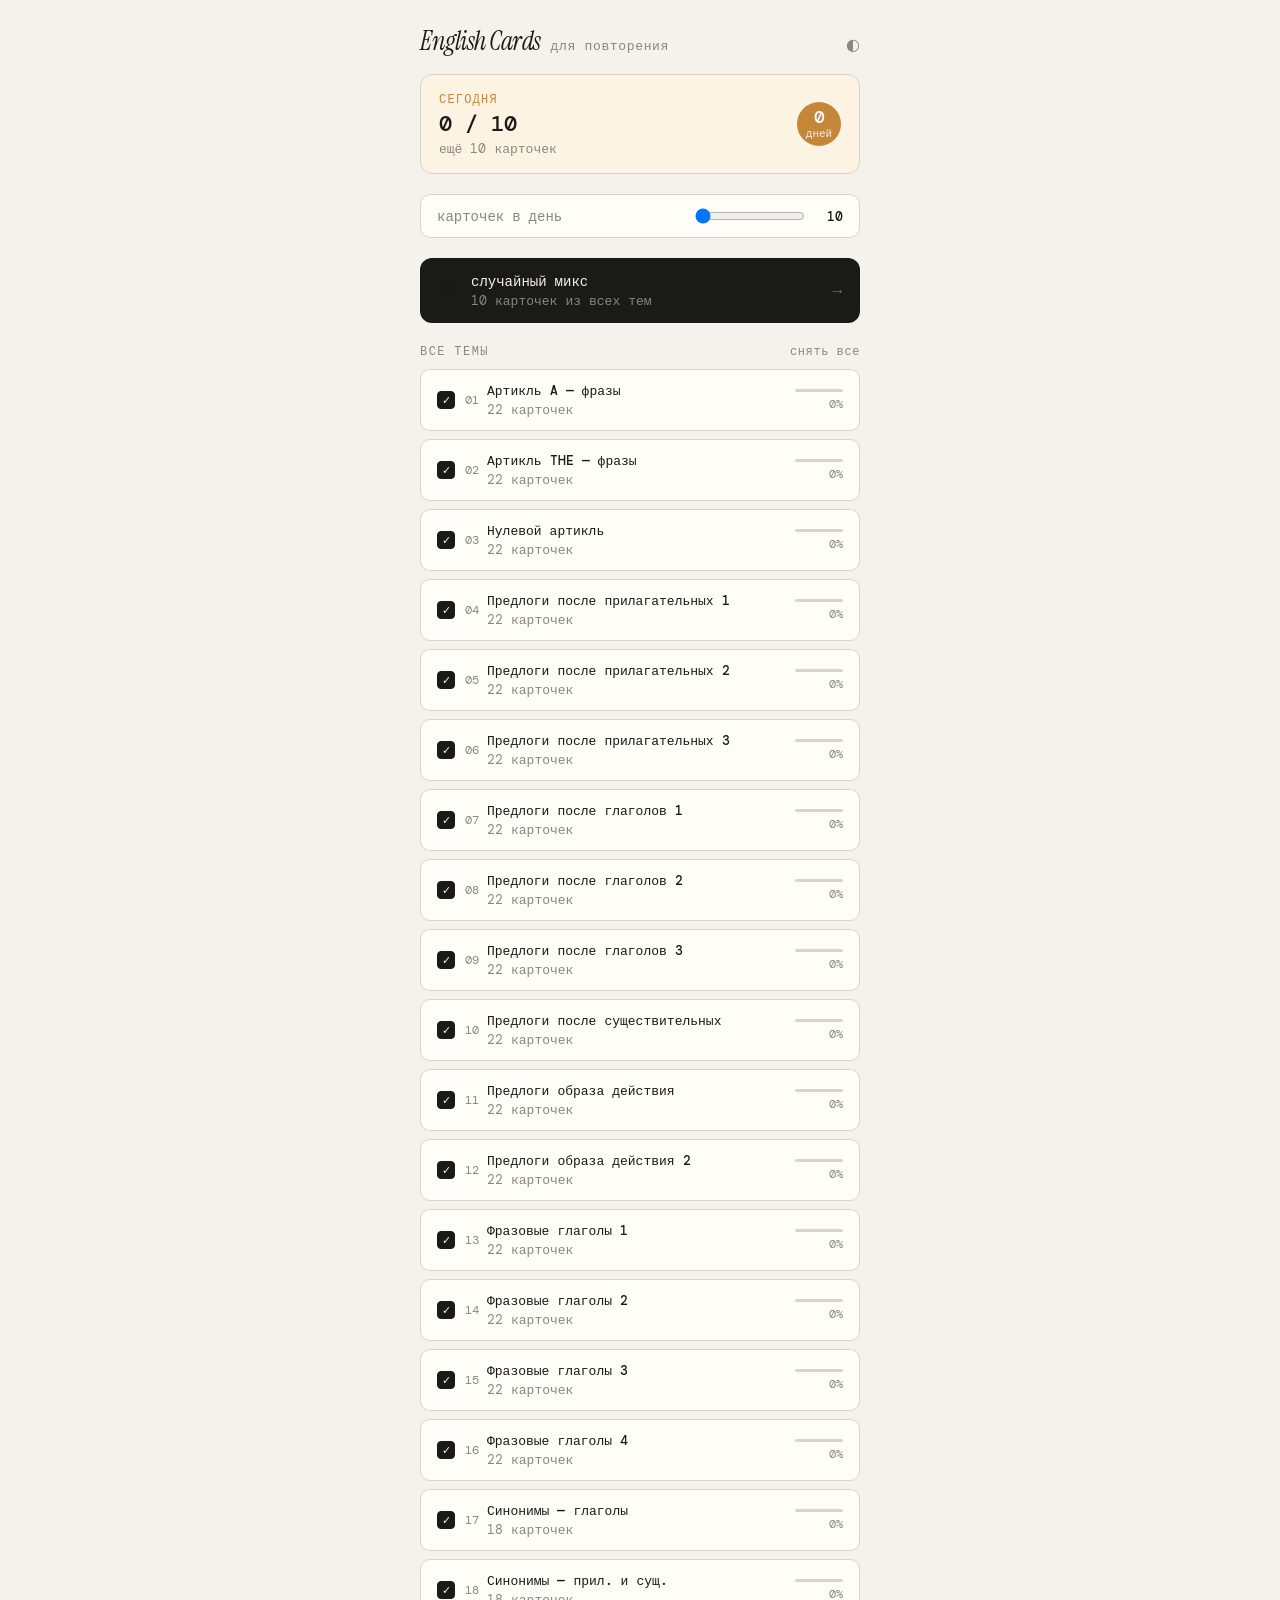
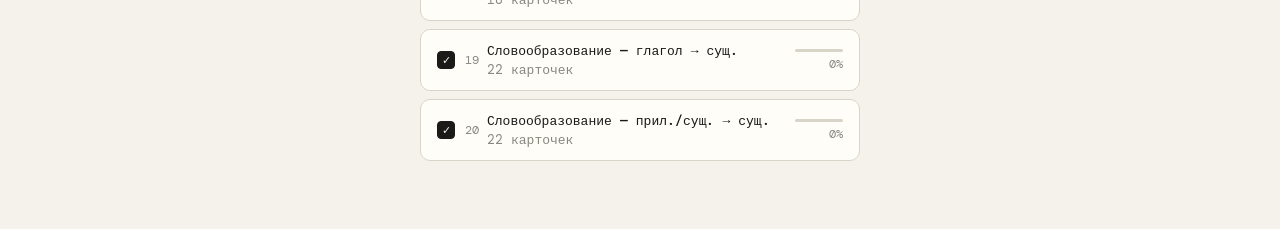
==== index.html @ c3328d2d "init" ====
<!doctype html>
<html lang="ru">
  <head>
    <meta charset="UTF-8" />
    <meta name="viewport" content="width=device-width, initial-scale=1.0" />
    <title>English Cards</title>
    <link
      href="https://fonts.googleapis.com/css2?family=Instrument+Serif:ital@0;1&family=DM+Mono:wght@400;500&display=swap"
      rel="stylesheet"
    />
    <link rel="stylesheet" href="styles.css" />
  </head>
  <body>
    <header>
      <div class="header-left">
        <h1>English Cards</h1>
        <span>для повторения</span>
      </div>
      <button id="theme-toggle" onclick="toggleTheme()">◐</button>
    </header>

    <!-- HOME SCREEN -->
    <div id="home-screen" class="screen active">
      <div class="daily-banner">
        <div class="daily-banner-left">
          <div class="daily-banner-label">сегодня</div>
          <div class="daily-banner-count" id="daily-count">0 / 10</div>
          <div class="daily-banner-sub" id="daily-sub">начни первый сет</div>
        </div>
        <div class="streak-dot">
          <span class="num" id="streak-num">0</span>
          <span class="lbl">дней</span>
        </div>
      </div>

      <div class="settings-row">
        <label>карточек в день</label>
        <div style="display: flex; align-items: center; gap: 10px">
          <input
            type="range"
            id="daily-goal"
            min="10"
            max="50"
            step="5"
            value="10"
            style="width: 110px"
          />
          <span
            id="goal-val"
            style="font-size: 13px; font-weight: 500; min-width: 28px; text-align: right"
            >10</span
          >
        </div>
      </div>

      <div class="mix-btn" id="mix-btn" onclick="startMix()">
        <div class="mix-icon">⚄</div>
        <div class="mix-info">
          <div class="mix-title">случайный микс</div>
          <div class="mix-sub" id="mix-sub">карточки из всех тем вперемешку</div>
        </div>
        <div class="mix-arrow">→</div>
      </div>

      <div class="section-header">
        <div class="section-title">все темы</div>
        <button class="select-all-btn" id="select-all-btn" onclick="toggleAllSets()"></button>
      </div>

      <div class="set-list" id="set-list"></div>
      <div class="bottom-pad"></div>
    </div>

    <!-- STUDY SCREEN -->
    <div id="study-screen" class="screen">
      <div id="study-header">
        <button id="back-btn" onclick="goHome()">←</button>
        <div id="study-title"></div>
        <div id="study-counter"></div>
      </div>

      <div class="progress-track">
        <div class="progress-fill" id="progress-fill" style="width: 0%"></div>
      </div>

      <div class="card-area" id="card-area" onclick="flipCard()">
        <div class="card-inner" id="card-inner">
          <div class="card-face front">
            <div class="card-label">русский</div>
            <div class="card-word" id="front-word"></div>
            <div class="card-hint" id="front-hint"></div>
          </div>
          <div class="card-face back">
            <div class="card-label">английский</div>
            <div class="card-word" id="back-word"></div>
            <div class="card-hint" id="back-hint"></div>
          </div>
        </div>
      </div>

      <div class="tap-hint" id="tap-hint">нажми чтобы перевернуть</div>

      <div class="answer-row">
        <button class="answer-btn" id="btn-wrong" onclick="answer(false)">✗ не знал</button>
        <button class="answer-btn" id="btn-right" onclick="answer(true)">✓ знал</button>
      </div>

      <div class="bottom-pad"></div>
    </div>

    <!-- DONE SCREEN -->
    <div id="done-screen" class="screen">
      <div class="done-icon">✦</div>
      <div class="done-title" id="done-title">Готово!</div>
      <div class="done-sub" id="done-sub"></div>
      <div class="done-stats">
        <div class="done-stat good">
          <div class="done-stat-num" id="done-right">0</div>
          <div class="done-stat-label">знал</div>
        </div>
        <div class="done-stat bad">
          <div class="done-stat-num" id="done-wrong">0</div>
          <div class="done-stat-label">не знал</div>
        </div>
        <div class="done-stat">
          <div class="done-stat-num" id="done-total">0</div>
          <div class="done-stat-label">всего</div>
        </div>
      </div>
      <div class="done-btns">
        <button class="done-btn" onclick="restartWrong()">повторить ошибки</button>
        <button class="done-btn" onclick="restartAll()">пройти ещё раз</button>
        <button class="done-btn primary" onclick="goHome()">← к темам</button>
      </div>
      <div class="bottom-pad"></div>
    </div>

    <script src="app.js"></script>
  </body>
</html>
---- styles.css ----
:root {
  --bg: #f5f2eb;
  --card-bg: #fffdf8;
  --text: #1a1a18;
  --muted: #888880;
  --border: #d8d4c8;
  --green: #2d6a4f;
  --green-light: #e8f5ee;
  --red: #8b2020;
  --red-light: #fae8e8;
  --accent: #c4873a;
  --accent-light: #fdf3e3;
  --card-back-bg: #1a1a18;
  --card-back-text: #fffdf8;
}

[data-theme='dark'] {
  --bg: #2a2824;
  --card-bg: #3a3530;
  --text: #e8e5dc;
  --muted: #9b9691;
  --border: #4a4540;
  --green: #6db984;
  --green-light: #3d4f40;
  --red: #d97676;
  --red-light: #4a3030;
  --accent: #d9a86d;
  --accent-light: #4a3f2a;
  --card-back-bg: #1a1814;
  --card-back-text: #d4d0c8;
}

* {
  box-sizing: border-box;
  margin: 0;
  padding: 0;
}

body {
  background: var(--bg);
  color: var(--text);
  font-family: 'DM Mono', monospace;
  min-height: 100vh;
  display: flex;
  flex-direction: column;
  align-items: center;
  padding: 0;
  transition:
    background 0.3s,
    color 0.3s;
}

/* HEADER */
header {
  width: 100%;
  max-width: 480px;
  padding: 24px 20px 16px;
  display: flex;
  align-items: baseline;
  justify-content: space-between;
  gap: 10px;
}

.header-left {
  display: flex;
  align-items: baseline;
  gap: 10px;
}

header h1 {
  font-family: 'Instrument Serif', serif;
  font-size: 26px;
  font-weight: 400;
  font-style: italic;
  letter-spacing: -0.5px;
}

header span {
  font-size: 13px;
  color: var(--muted);
  letter-spacing: 0.05em;
}

#theme-toggle {
  background: none;
  border: none;
  cursor: pointer;
  font-size: 16px;
  color: var(--muted);
  padding: 0;
  line-height: 1;
  transition: color 0.2s;
}

#theme-toggle:active {
  opacity: 0.7;
}

/* SCREEN MANAGEMENT */
.screen {
  display: none;
  width: 100%;
  max-width: 480px;
  padding: 0 20px;
}
.screen.active {
  display: block;
}

/* HOME SCREEN */
.daily-banner {
  background: var(--accent-light);
  border: 1px solid var(--border);
  border-radius: 12px;
  padding: 16px 18px;
  margin-bottom: 20px;
  display: flex;
  align-items: center;
  justify-content: space-between;
}

.daily-banner-left {
  display: flex;
  flex-direction: column;
  gap: 2px;
}
.daily-banner-label {
  font-size: 12px;
  color: var(--accent);
  letter-spacing: 0.1em;
  text-transform: uppercase;
}
.daily-banner-count {
  font-size: 22px;
  font-weight: 500;
  color: var(--text);
}
.daily-banner-sub {
  font-size: 13px;
  color: var(--muted);
}

.streak-dot {
  width: 44px;
  height: 44px;
  background: var(--accent);
  border-radius: 50%;
  display: flex;
  align-items: center;
  justify-content: center;
  font-size: 11px;
  font-weight: 500;
  color: white;
  flex-direction: column;
  gap: 0;
}

.streak-dot .num {
  font-size: 18px;
  line-height: 1;
}
.streak-dot .lbl {
  font-size: 11px;
  opacity: 0.85;
}

.section-header {
  display: flex;
  align-items: center;
  justify-content: space-between;
  margin-bottom: 10px;
  margin-top: 4px;
}

.section-title {
  font-size: 12px;
  letter-spacing: 0.12em;
  text-transform: uppercase;
  color: var(--muted);
}

.select-all-btn {
  background: none;
  border: none;
  font-family: 'DM Mono', monospace;
  font-size: 12px;
  color: var(--muted);
  cursor: pointer;
  padding: 0;
  letter-spacing: 0.05em;
  transition: color 0.15s;
}

.select-all-btn:hover {
  color: var(--text);
}

.set-list {
  display: flex;
  flex-direction: column;
  gap: 8px;
  margin-bottom: 28px;
}

.set-item {
  background: var(--card-bg);
  border: 1px solid var(--border);
  border-radius: 10px;
  padding: 12px 16px;
  display: flex;
  align-items: center;
  cursor: pointer;
  transition:
    border-color 0.15s,
    transform 0.1s;
  text-decoration: none;
  color: inherit;
}

.set-item:active {
  transform: scale(0.99);
}
.set-item:hover {
  border-color: #b8b4a8;
}
.set-item.done {
  opacity: 0.45;
}

.set-check {
  width: 18px;
  height: 18px;
  border: 1.5px solid var(--border);
  border-radius: 4px;
  margin-right: 10px;
  display: flex;
  align-items: center;
  justify-content: center;
  font-size: 11px;
  color: transparent;
  flex-shrink: 0;
  transition: all 0.15s;
}

.set-check.checked {
  background: var(--text);
  border-color: var(--text);
  color: var(--bg);
}

.set-num {
  font-size: 12px;
  color: var(--muted);
  min-width: 22px;
}

.set-info {
  flex: 1;
}
.set-name {
  font-size: 13px;
  font-weight: 500;
}
.set-meta {
  font-size: 13px;
  color: var(--muted);
  margin-top: 2px;
}

.set-progress {
  display: flex;
  flex-direction: column;
  align-items: flex-end;
  gap: 4px;
}

.set-bar-wrap {
  width: 48px;
  height: 3px;
  background: var(--border);
  border-radius: 99px;
  overflow: hidden;
}

.set-bar {
  height: 100%;
  background: var(--green);
  border-radius: 99px;
  transition: width 0.3s;
}

.set-pct {
  font-size: 12px;
  color: var(--muted);
}

/* STUDY SCREEN */
#study-header {
  display: flex;
  align-items: center;
  gap: 12px;
  margin-bottom: 20px;
  padding-top: 4px;
}

#back-btn {
  background: none;
  border: none;
  cursor: pointer;
  font-size: 18px;
  color: var(--muted);
  padding: 0;
  line-height: 1;
}

#study-title {
  font-family: 'Instrument Serif', serif;
  font-size: 17px;
  font-style: italic;
  font-weight: 400;
  flex: 1;
}

#study-counter {
  font-size: 13px;
  color: var(--muted);
}

.progress-track {
  height: 2px;
  background: var(--border);
  border-radius: 99px;
  margin-bottom: 28px;
  overflow: hidden;
}

.progress-fill {
  height: 100%;
  background: var(--text);
  border-radius: 99px;
  transition: width 0.35s ease;
}

/* CARD */
.card-area {
  height: 240px;
  margin-bottom: 20px;
  cursor: pointer;
  user-select: none;
  position: relative;
}

.card-inner {
  width: 100%;
  height: 100%;
  position: relative;
}

.card-face {
  position: absolute;
  width: 100%;
  height: 100%;
  background: var(--card-bg);
  border: 1px solid var(--border);
  border-radius: 16px;
  display: flex;
  flex-direction: column;
  align-items: center;
  justify-content: center;
  padding: 28px;
  transition:
    opacity 0.2s,
    transform 0.2s;
}

.card-face.back {
  background: var(--card-back-bg);
  border-color: var(--card-back-bg);
  opacity: 0;
  pointer-events: none;
  transform: translateY(6px);
}

.card-face.back.visible {
  opacity: 1;
  pointer-events: auto;
  transform: translateY(0);
}

.card-face.front.hidden {
  opacity: 0;
  transform: translateY(-6px);
}

.card-label {
  font-size: 11px;
  letter-spacing: 0.15em;
  text-transform: uppercase;
  color: var(--muted);
  margin-bottom: 14px;
}

.card-face.back .card-label {
  color: rgba(212, 208, 200, 0.4);
}

.card-word {
  font-family: 'Instrument Serif', serif;
  font-size: 28px;
  font-weight: 400;
  text-align: center;
  line-height: 1.3;
  color: var(--text);
}

.card-face.back .card-word {
  color: var(--card-back-text);
}

.card-hint {
  font-size: 13px;
  color: var(--muted);
  margin-top: 10px;
  text-align: center;
}

.card-face.back .card-hint {
  color: rgba(212, 208, 200, 0.35);
}

.tap-hint {
  text-align: center;
  font-size: 13px;
  color: var(--muted);
  margin-bottom: 20px;
  letter-spacing: 0.03em;
}

/* ANSWER BUTTONS */
.answer-row {
  display: flex;
  gap: 10px;
  margin-bottom: 28px;
}

.answer-btn {
  flex: 1;
  padding: 14px;
  border-radius: 10px;
  border: 1px solid var(--border);
  background: var(--card-bg);
  font-family: 'DM Mono', monospace;
  font-size: 14px;
  cursor: pointer;
  transition: all 0.15s;
  color: var(--text);
  letter-spacing: 0.02em;
}

#btn-wrong {
  border-color: #e0b4b4;
  color: var(--red);
  background: var(--red-light);
}

#btn-right {
  border-color: #a8d4bc;
  color: var(--green);
  background: var(--green-light);
}

.answer-btn:active {
  transform: scale(0.97);
}

/* DONE SCREEN */
#done-screen {
  padding-top: 40px;
  text-align: center;
}

.done-icon {
  font-size: 48px;
  margin-bottom: 16px;
  display: block;
  font-family: serif;
}

.done-title {
  font-family: 'Instrument Serif', serif;
  font-size: 32px;
  font-style: italic;
  font-weight: 400;
  margin-bottom: 8px;
}

.done-sub {
  font-size: 12px;
  color: var(--muted);
  margin-bottom: 32px;
}

.done-stats {
  display: flex;
  gap: 12px;
  justify-content: center;
  margin-bottom: 32px;
}

.done-stat {
  background: var(--card-bg);
  border: 1px solid var(--border);
  border-radius: 10px;
  padding: 14px 20px;
  min-width: 80px;
}

.done-stat-num {
  font-size: 24px;
  font-weight: 500;
}
.done-stat-label {
  font-size: 12px;
  color: var(--muted);
  margin-top: 2px;
  letter-spacing: 0.05em;
}
.done-stat.good .done-stat-num {
  color: var(--green);
}
.done-stat.bad .done-stat-num {
  color: var(--red);
}

.done-btns {
  display: flex;
  flex-direction: column;
  gap: 8px;
  align-items: center;
}

.done-btn {
  padding: 12px 28px;
  border-radius: 10px;
  border: 1px solid var(--border);
  background: var(--card-bg);
  font-family: 'DM Mono', monospace;
  font-size: 14px;
  cursor: pointer;
  color: var(--text);
  width: 240px;
  transition: background 0.15s;
  letter-spacing: 0.02em;
}

.done-btn.primary {
  background: var(--text);
  color: var(--bg);
  border-color: var(--text);
}

.done-btn:active {
  transform: scale(0.98);
}

/* SETTINGS ROW */
.settings-row {
  display: flex;
  align-items: center;
  justify-content: space-between;
  background: var(--card-bg);
  border: 1px solid var(--border);
  border-radius: 10px;
  padding: 12px 16px;
  margin-bottom: 20px;
}

.settings-row label {
  font-size: 14px;
  color: var(--muted);
}

.settings-row select {
  font-family: 'DM Mono', monospace;
  font-size: 14px;
  background: none;
  border: none;
  color: var(--text);
  cursor: pointer;
  outline: none;
  -webkit-appearance: none;
  text-align: right;
}

/* MIX BUTTON */
.mix-btn {
  background: var(--text);
  border-radius: 12px;
  padding: 14px 18px;
  margin-bottom: 20px;
  display: flex;
  align-items: center;
  gap: 14px;
  cursor: pointer;
  transition: opacity 0.15s;
}
.mix-btn:active {
  opacity: 0.85;
}
.mix-icon {
  font-size: 22px;
  line-height: 1;
}
.mix-title {
  font-size: 14px;
  font-weight: 500;
  color: var(--bg);
}
.mix-sub {
  font-size: 13px;
  color: rgba(245, 242, 235, 0.5);
  margin-top: 2px;
}
.mix-info {
  flex: 1;
}
.mix-arrow {
  font-size: 16px;
  color: rgba(245, 242, 235, 0.4);
}

/* BOTTOM PADDING */
.bottom-pad {
  height: 40px;
}
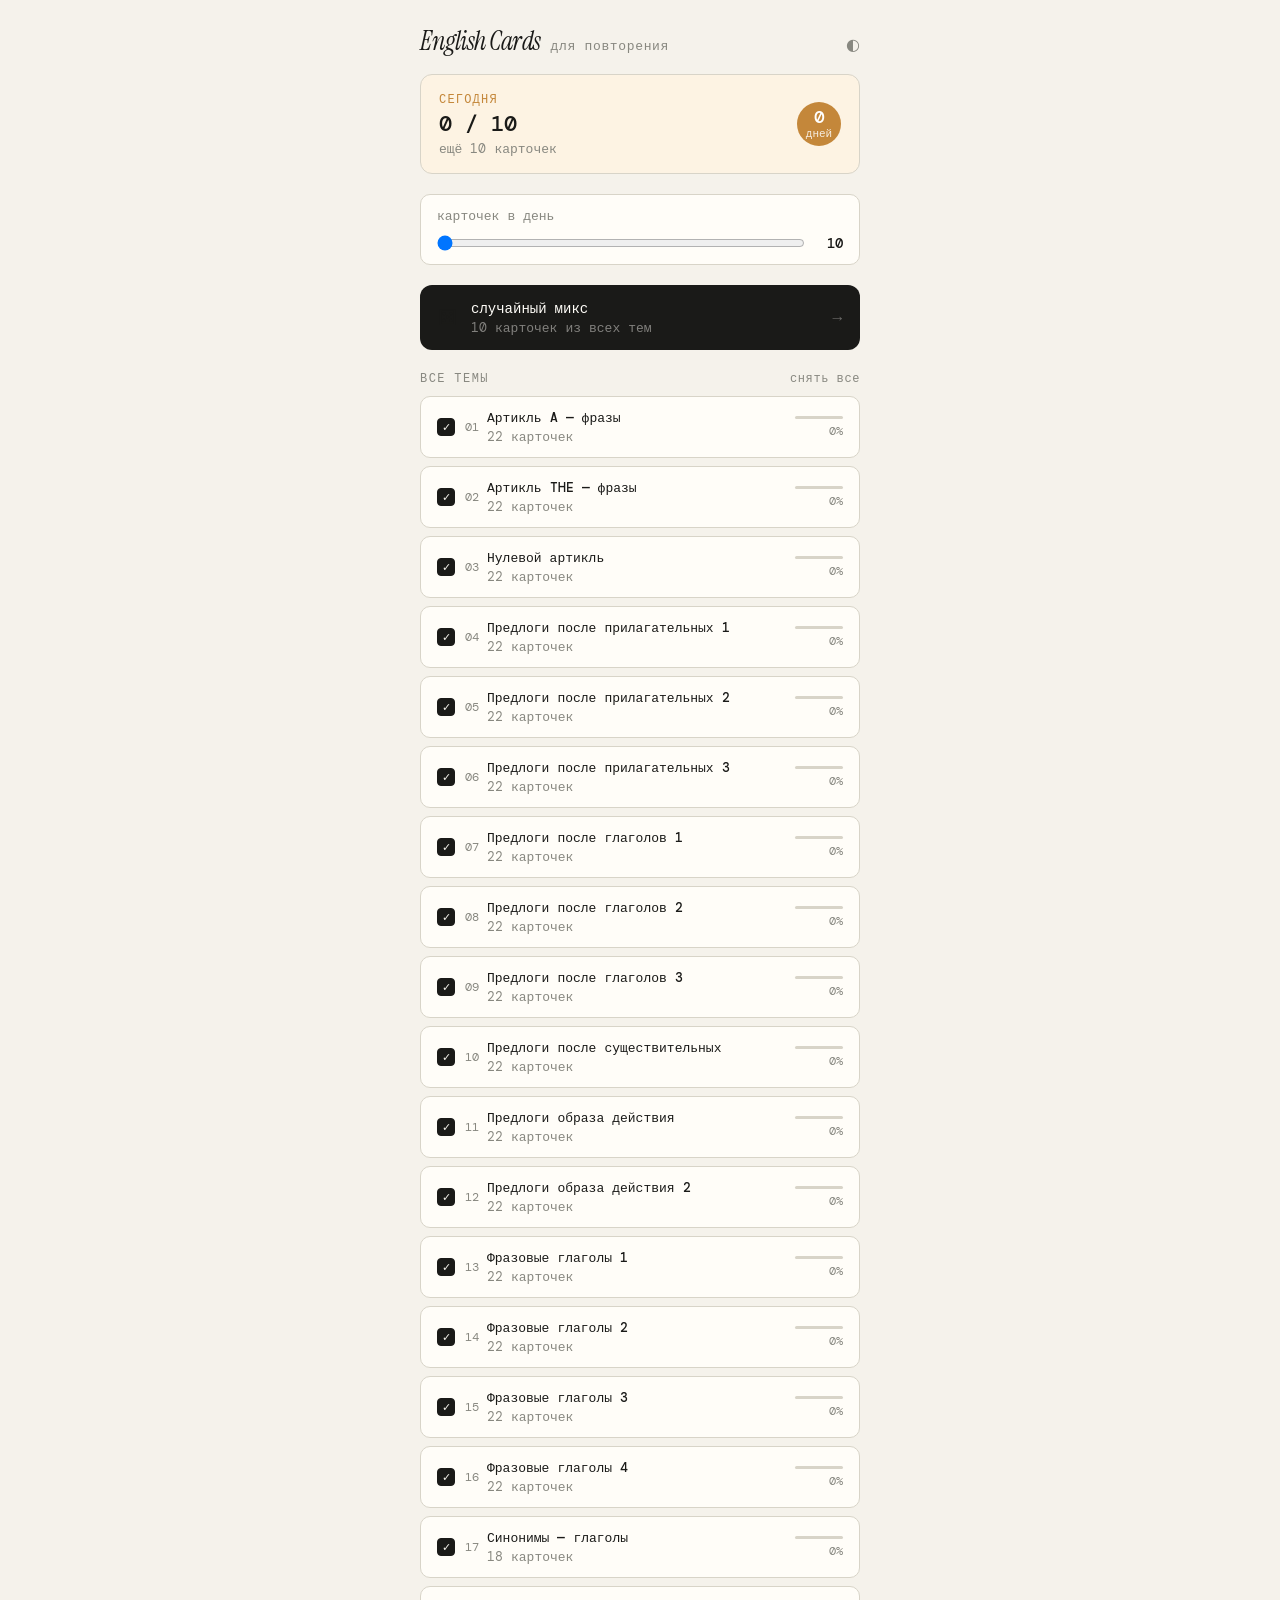
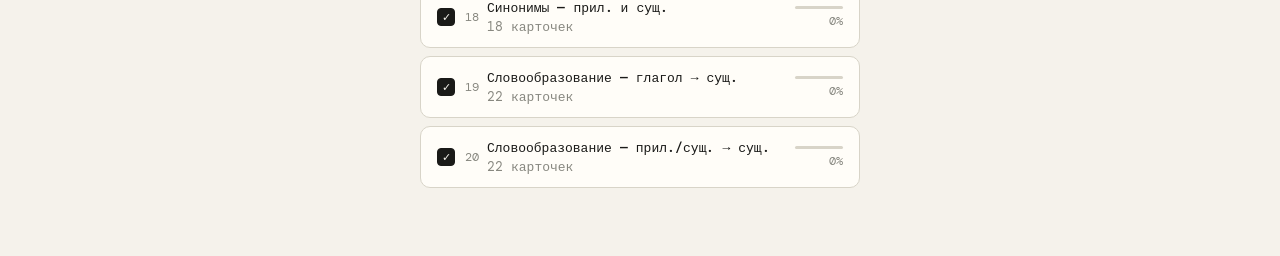
==== commit ef1fc4a8: "refactor: sizes" ====
--- a/index.html
+++ b/index.html
@@ -4,6 +4,17 @@
     <meta charset="UTF-8" />
     <meta name="viewport" content="width=device-width, initial-scale=1.0" />
     <title>English Cards</title>
+
+    <!-- PWA -->
+    <link rel="manifest" href="manifest.json" />
+    <meta name="theme-color" content="#f5f2eb" id="theme-color-meta" />
+
+    <!-- iOS -->
+    <meta name="apple-mobile-web-app-capable" content="yes" />
+    <meta name="apple-mobile-web-app-status-bar-style" content="default" />
+    <meta name="apple-mobile-web-app-title" content="English Cards" />
+    <link rel="apple-touch-icon" href="icons/icon-192.png" />
+
     <link
       href="https://fonts.googleapis.com/css2?family=Instrument+Serif:ital@0;1&family=DM+Mono:wght@400;500&display=swap"
       rel="stylesheet"
@@ -35,21 +46,9 @@
 
       <div class="settings-row">
         <label>карточек в день</label>
-        <div style="display: flex; align-items: center; gap: 10px">
-          <input
-            type="range"
-            id="daily-goal"
-            min="10"
-            max="50"
-            step="5"
-            value="10"
-            style="width: 110px"
-          />
-          <span
-            id="goal-val"
-            style="font-size: 13px; font-weight: 500; min-width: 28px; text-align: right"
-            >10</span
-          >
+        <div class="goal-slider-row">
+          <input type="range" id="daily-goal" min="10" max="50" step="5" value="10" />
+          <span id="goal-val">10</span>
         </div>
       </div>
 
@@ -61,6 +60,7 @@
         </div>
         <div class="mix-arrow">→</div>
       </div>
+      <div class="mix-warning" id="mix-warning">выберите хотя бы одну тему</div>
 
       <div class="section-header">
         <div class="section-title">все темы</div>
--- a/styles.css
+++ b/styles.css
@@ -12,6 +12,10 @@
   --accent-light: #fdf3e3;
   --card-back-bg: #1a1a18;
   --card-back-text: #fffdf8;
+  --mix-bg: #1a1a18;
+  --mix-title: #fffdf8;
+  --mix-sub: rgba(255, 253, 248, 0.45);
+  --mix-arrow: rgba(255, 253, 248, 0.35);
 }
 
 [data-theme='dark'] {
@@ -28,6 +32,10 @@
   --accent-light: #4a3f2a;
   --card-back-bg: #1a1814;
   --card-back-text: #d4d0c8;
+  --mix-bg: #4a4540;
+  --mix-title: #e8e5dc;
+  --mix-sub: #9b9691;
+  --mix-arrow: #6a6560;
 }
 
 * {
@@ -565,19 +573,36 @@
 
 /* SETTINGS ROW */
 .settings-row {
-  display: flex;
-  align-items: center;
-  justify-content: space-between;
   background: var(--card-bg);
   border: 1px solid var(--border);
   border-radius: 10px;
   padding: 12px 16px;
   margin-bottom: 20px;
+  display: flex;
+  flex-direction: column;
+  gap: 10px;
 }
 
 .settings-row label {
+  font-size: 13px;
+  color: var(--muted);
+}
+
+.goal-slider-row {
+  display: flex;
+  align-items: center;
+  gap: 10px;
+}
+
+.goal-slider-row input[type='range'] {
+  flex: 1;
+}
+
+.goal-slider-row span {
   font-size: 14px;
-  color: var(--muted);
+  font-weight: 500;
+  min-width: 28px;
+  text-align: right;
 }
 
 .settings-row select {
@@ -592,9 +617,19 @@
   text-align: right;
 }
 
+.mix-warning {
+  display: none;
+  font-size: 12px;
+  color: var(--red);
+  text-align: center;
+  margin-top: -12px;
+  margin-bottom: 20px;
+  letter-spacing: 0.03em;
+}
+
 /* MIX BUTTON */
 .mix-btn {
-  background: var(--text);
+  background: var(--mix-bg);
   border-radius: 12px;
   padding: 14px 18px;
   margin-bottom: 20px;
@@ -614,11 +649,11 @@
 .mix-title {
   font-size: 14px;
   font-weight: 500;
-  color: var(--bg);
+  color: var(--mix-title);
 }
 .mix-sub {
   font-size: 13px;
-  color: rgba(245, 242, 235, 0.5);
+  color: var(--mix-sub);
   margin-top: 2px;
 }
 .mix-info {
@@ -626,10 +661,81 @@
 }
 .mix-arrow {
   font-size: 16px;
-  color: rgba(245, 242, 235, 0.4);
+  color: var(--mix-arrow);
 }
 
 /* BOTTOM PADDING */
 .bottom-pad {
   height: 40px;
 }
+
+/* MOBILE */
+@media (max-width: 600px) {
+  header,
+  .screen {
+    max-width: 100%;
+  }
+
+  header {
+    padding: 20px 16px 12px;
+  }
+
+  header h1 {
+    font-size: 30px;
+  }
+
+  .screen {
+    padding: 0 16px;
+  }
+
+  .daily-banner-count {
+    font-size: 28px;
+  }
+
+  .card-area {
+    height: 280px;
+  }
+
+  .card-word {
+    font-size: 36px;
+  }
+
+  .card-label {
+    font-size: 13px;
+  }
+
+  .card-hint {
+    font-size: 15px;
+  }
+
+  .tap-hint {
+    font-size: 15px;
+  }
+
+  .answer-btn {
+    font-size: 16px;
+    padding: 16px;
+  }
+
+  .set-name {
+    font-size: 15px;
+  }
+
+  .set-meta {
+    font-size: 14px;
+  }
+
+  .done-title {
+    font-size: 38px;
+  }
+
+  .done-btn {
+    width: 100%;
+    font-size: 16px;
+    padding: 14px;
+  }
+
+  .done-btns {
+    width: 100%;
+  }
+}
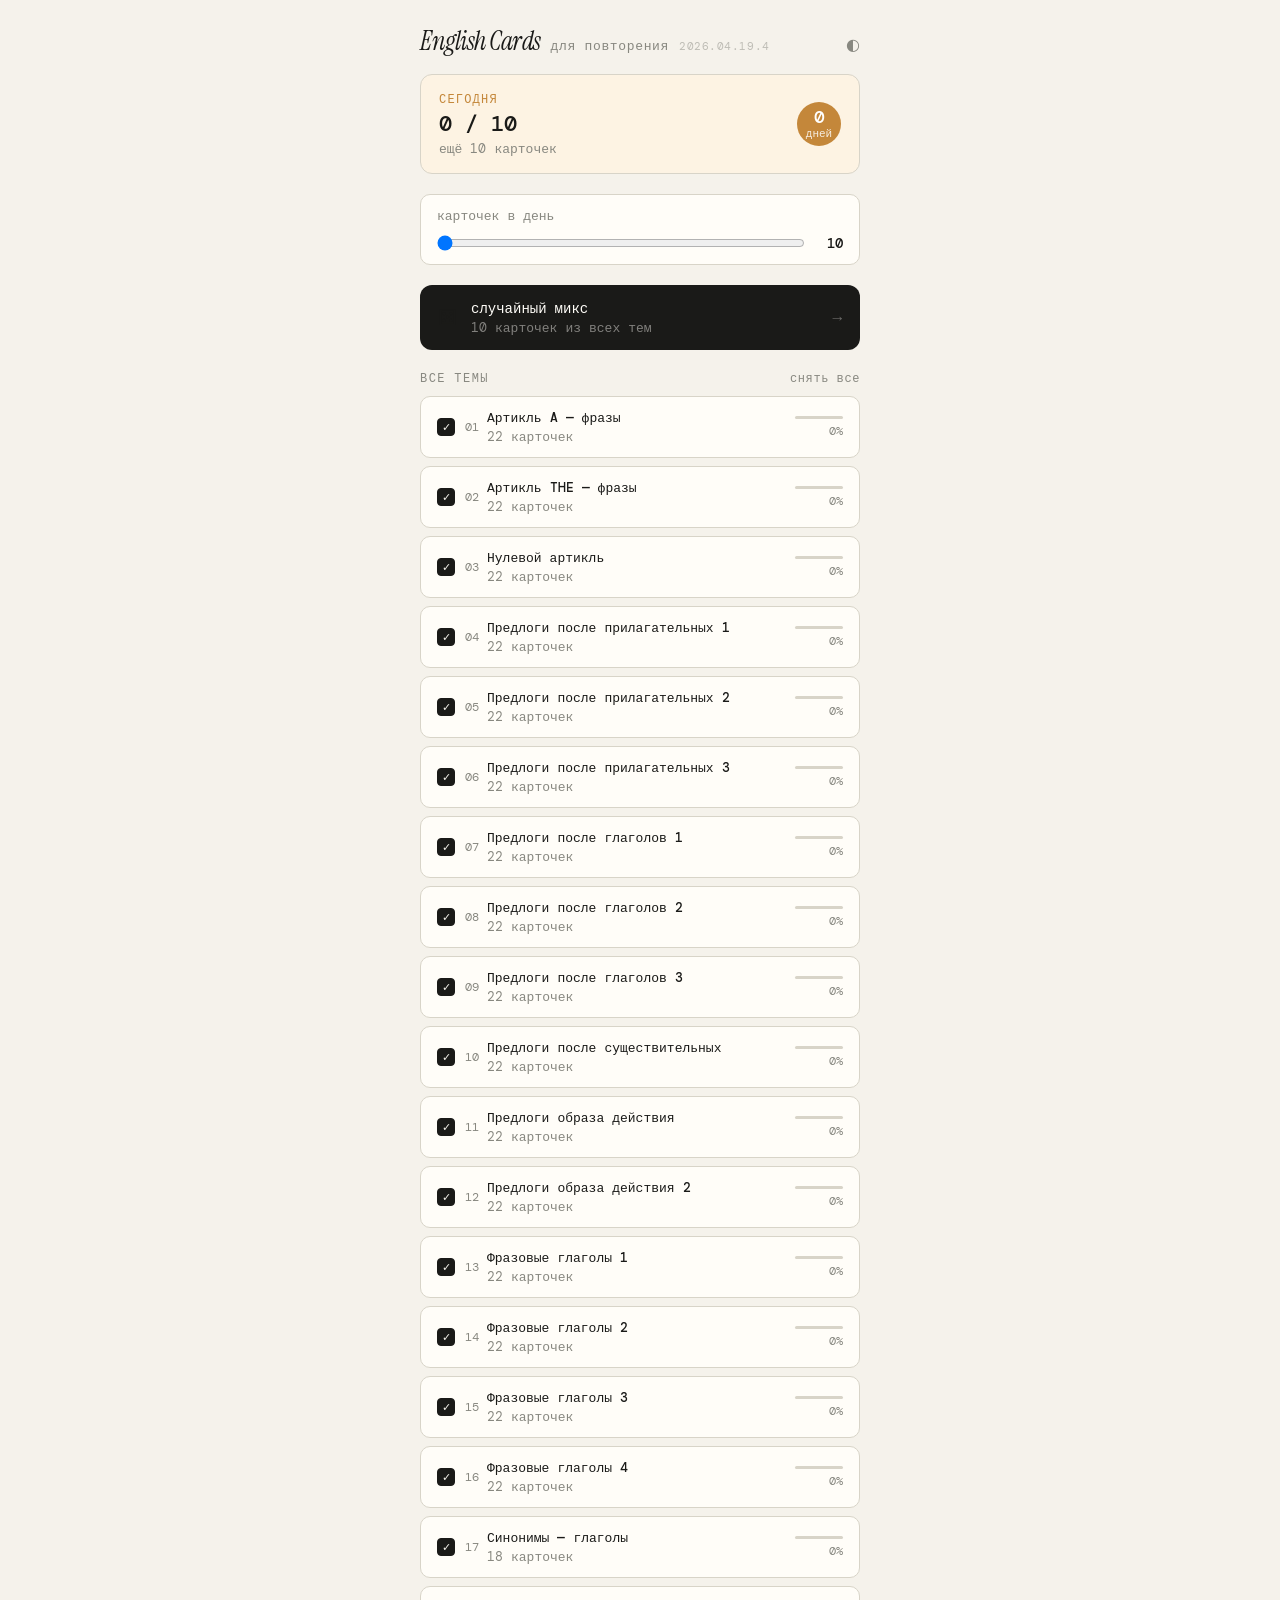
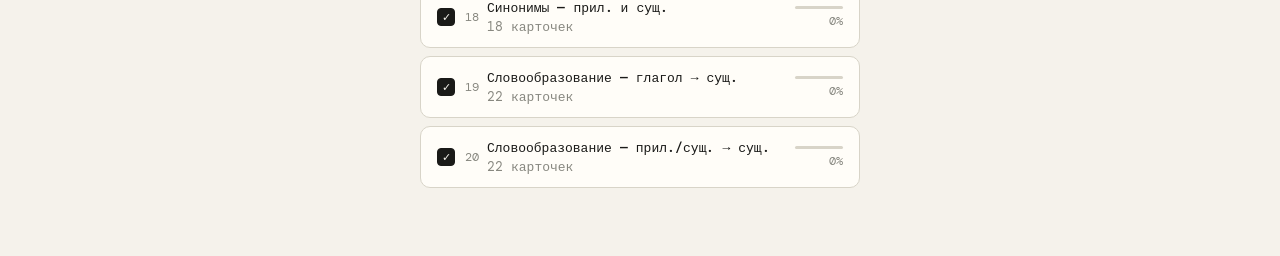
==== commit 1a89bc96: "feat: add version" ====
--- a/index.html
+++ b/index.html
@@ -20,6 +20,7 @@
       rel="stylesheet"
     />
     <link rel="stylesheet" href="styles.css" />
+    <script src="version.js"></script>
   </head>
   <body>
     <header>
@@ -27,6 +28,7 @@
         <h1>English Cards</h1>
         <span>для повторения</span>
       </div>
+      <span id="app-version" class="app-version"></span>
       <button id="theme-toggle" onclick="toggleTheme()">◐</button>
     </header>
 
--- a/styles.css
+++ b/styles.css
@@ -89,6 +89,14 @@
   letter-spacing: 0.05em;
 }
 
+.app-version {
+  font-size: 11px;
+  color: var(--muted);
+  opacity: 0.5;
+  margin-right: auto;
+  font-family: 'DM Mono', monospace;
+}
+
 #theme-toggle {
   background: none;
   border: none;
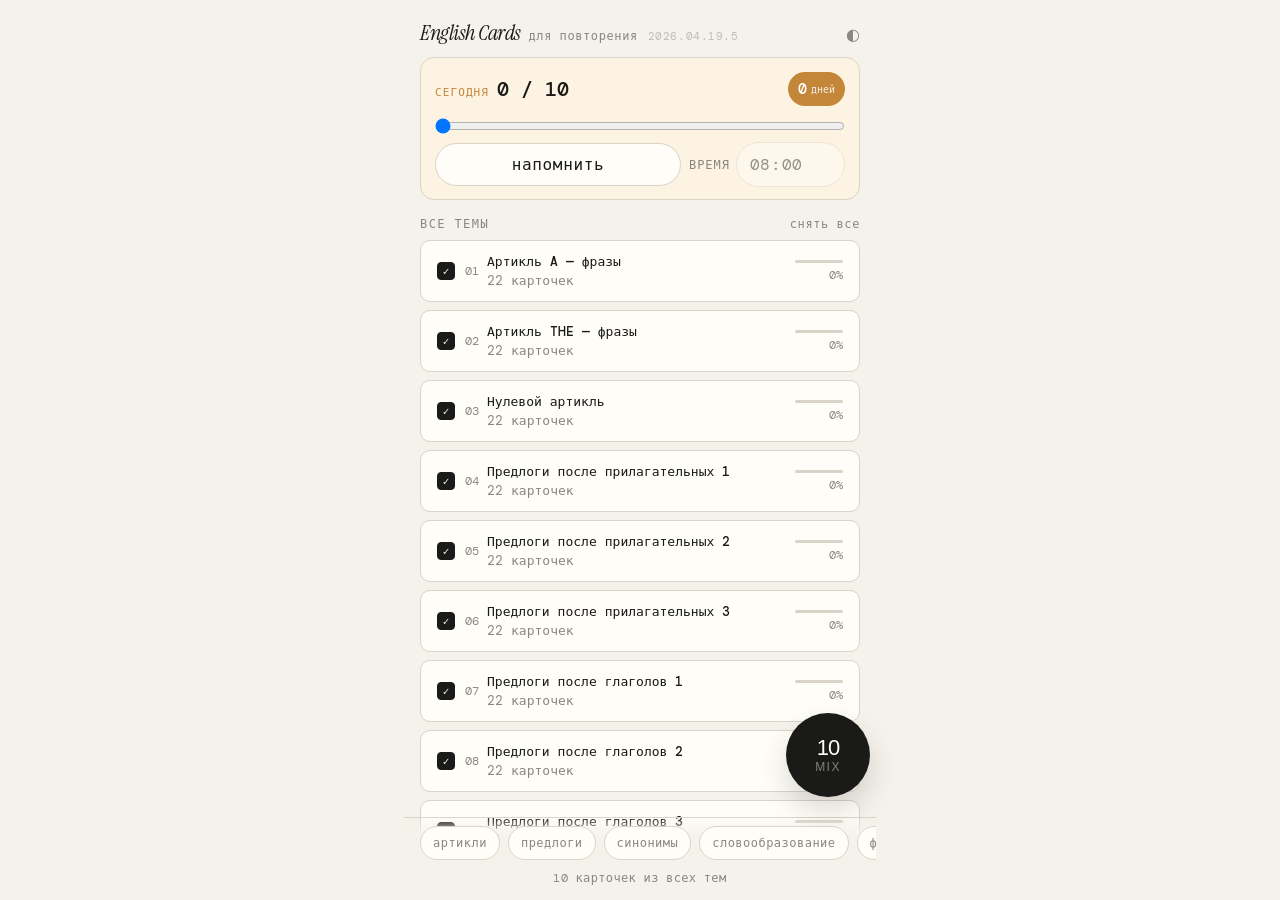
==== commit 6f18f7ea: "feat: add muscote,  filter to bottom" ====
--- a/index.html
+++ b/index.html
@@ -34,35 +34,34 @@
 
     <!-- HOME SCREEN -->
     <div id="home-screen" class="screen active">
-      <div class="daily-banner">
-        <div class="daily-banner-left">
-          <div class="daily-banner-label">сегодня</div>
-          <div class="daily-banner-count" id="daily-count">0 / 10</div>
-          <div class="daily-banner-sub" id="daily-sub">начни первый сет</div>
+      <div class="daily-card">
+        <div class="daily-banner">
+          <div class="daily-banner-main">
+            <div class="daily-banner-label">сегодня</div>
+            <div class="daily-banner-count" id="daily-count">0 / 10</div>
+          </div>
+          <div class="streak-dot">
+            <span class="num" id="streak-num">0</span>
+            <span class="lbl">дней</span>
+          </div>
         </div>
-        <div class="streak-dot">
-          <span class="num" id="streak-num">0</span>
-          <span class="lbl">дней</span>
+
+        <div class="settings-row">
+          <div class="goal-slider-row">
+            <input type="range" id="daily-goal" min="10" max="50" step="5" value="10" />
+          </div>
+        </div>
+
+        <div class="daily-reminder">
+          <div class="daily-reminder-row">
+            <button type="button" class="reminder-toggle" id="reminder-toggle"></button>
+            <label class="reminder-time-wrap" for="reminder-time">
+              <span class="reminder-time-label">время</span>
+              <input type="time" id="reminder-time" class="reminder-time" />
+            </label>
+          </div>
         </div>
       </div>
-
-      <div class="settings-row">
-        <label>карточек в день</label>
-        <div class="goal-slider-row">
-          <input type="range" id="daily-goal" min="10" max="50" step="5" value="10" />
-          <span id="goal-val">10</span>
-        </div>
-      </div>
-
-      <div class="mix-btn" id="mix-btn" onclick="startMix()">
-        <div class="mix-icon">⚄</div>
-        <div class="mix-info">
-          <div class="mix-title">случайный микс</div>
-          <div class="mix-sub" id="mix-sub">карточки из всех тем вперемешку</div>
-        </div>
-        <div class="mix-arrow">→</div>
-      </div>
-      <div class="mix-warning" id="mix-warning">выберите хотя бы одну тему</div>
 
       <div class="section-header">
         <div class="section-title">все темы</div>
@@ -70,7 +69,20 @@
       </div>
 
       <div class="set-list" id="set-list"></div>
-      <div class="bottom-pad"></div>
+      <div class="home-actions">
+        <button class="mix-fab" id="mix-btn" type="button" onclick="startMix()">
+          <span class="mix-fab-count" id="mix-fab-count">10</span>
+          <span class="mix-fab-label">mix</span>
+        </button>
+        <div class="category-filter-shell">
+          <div id="category-filter" class="category-filter" aria-label="Категории"></div>
+        </div>
+        <div class="mix-meta">
+          <div class="mix-sub" id="mix-sub">карточки из всех тем вперемешку</div>
+          <div class="mix-warning" id="mix-warning">выберите хотя бы одну тему</div>
+        </div>
+      </div>
+      <!-- <div class="bottom-pad"></div> -->
     </div>
 
     <!-- STUDY SCREEN -->
@@ -83,6 +95,17 @@
 
       <div class="progress-track">
         <div class="progress-fill" id="progress-fill" style="width: 0%"></div>
+      </div>
+
+      <div class="study-mascot" id="study-mascot" aria-hidden="true">
+        <div class="study-mascot-figure">
+          <div class="study-mascot-eyes">
+            <span></span>
+            <span></span>
+          </div>
+          <div class="study-mascot-mouth"></div>
+        </div>
+        <div class="study-mascot-bubble" id="mascot-text">погнали дальше</div>
       </div>
 
       <div class="card-area" id="card-area" onclick="flipCard()">
@@ -102,19 +125,42 @@
 
       <div class="tap-hint" id="tap-hint">нажми чтобы перевернуть</div>
 
-      <div class="answer-row">
-        <button class="answer-btn" id="btn-wrong" onclick="answer(false)">✗ не знал</button>
-        <button class="answer-btn" id="btn-right" onclick="answer(true)">✓ знал</button>
+      <div class="study-actions">
+        <div class="study-nav-row">
+          <button class="study-backtrack-btn" id="study-backtrack-btn" onclick="goPrevCard()">← назад</button>
+        </div>
+        <div class="answer-row">
+          <button class="answer-btn" id="btn-wrong" onclick="answer(false)">✗ не знал</button>
+          <button class="answer-btn" id="btn-right" onclick="answer(true)">✓ знал</button>
+        </div>
       </div>
 
-      <div class="bottom-pad"></div>
+      <!-- <div class="bottom-pad"></div> -->
     </div>
 
     <!-- DONE SCREEN -->
     <div id="done-screen" class="screen">
+      <div class="done-celebration" id="done-celebration" aria-hidden="true">
+        <span></span>
+        <span></span>
+        <span></span>
+        <span></span>
+        <span></span>
+        <span></span>
+      </div>
       <div class="done-icon">✦</div>
       <div class="done-title" id="done-title">Готово!</div>
       <div class="done-sub" id="done-sub"></div>
+      <div class="study-mascot done-mascot" id="done-mascot" aria-hidden="true">
+        <div class="study-mascot-figure">
+          <div class="study-mascot-eyes">
+            <span></span>
+            <span></span>
+          </div>
+          <div class="study-mascot-mouth"></div>
+        </div>
+        <div class="study-mascot-bubble" id="done-mascot-text">чистая работа</div>
+      </div>
       <div class="done-stats">
         <div class="done-stat good">
           <div class="done-stat-num" id="done-right">0</div>
@@ -134,8 +180,12 @@
         <button class="done-btn" onclick="restartAll()">пройти ещё раз</button>
         <button class="done-btn primary" onclick="goHome()">← к темам</button>
       </div>
-      <div class="bottom-pad"></div>
+      <!-- <div class="bottom-pad"></div> -->
     </div>
+
+    <footer class="app-footer">
+      <a href="https://github.com/pashawol" target="_blank" rel="noreferrer">github / pashawol</a>
+    </footer>
 
     <script src="app.js"></script>
   </body>
--- a/styles.css
+++ b/styles.css
@@ -49,10 +49,12 @@
   color: var(--text);
   font-family: 'DM Mono', monospace;
   min-height: 100vh;
+  height: 100dvh;
   display: flex;
   flex-direction: column;
   align-items: center;
   padding: 0;
+  overflow: hidden;
   transition:
     background 0.3s,
     color 0.3s;
@@ -62,7 +64,7 @@
 header {
   width: 100%;
   max-width: 480px;
-  padding: 24px 20px 16px;
+  padding: 18px 20px 10px;
   display: flex;
   align-items: baseline;
   justify-content: space-between;
@@ -72,19 +74,21 @@
 .header-left {
   display: flex;
   align-items: baseline;
-  gap: 10px;
+  gap: 8px;
+  min-width: 0;
 }
 
 header h1 {
   font-family: 'Instrument Serif', serif;
-  font-size: 26px;
+  font-size: 22px;
   font-weight: 400;
   font-style: italic;
   letter-spacing: -0.5px;
+  flex-shrink: 0;
 }
 
 header span {
-  font-size: 13px;
+  font-size: 12px;
   color: var(--muted);
   letter-spacing: 0.05em;
 }
@@ -123,60 +127,253 @@
   display: block;
 }
 
+#home-screen.active,
+#done-screen.active {
+  height: calc(100dvh - 53px);
+  overflow-y: auto;
+  -webkit-overflow-scrolling: touch;
+}
+
+#home-screen.active {
+  padding-bottom: calc(76px + env(safe-area-inset-bottom, 0px));
+}
+
 /* HOME SCREEN */
-.daily-banner {
+.daily-card {
   background: var(--accent-light);
   border: 1px solid var(--border);
-  border-radius: 12px;
-  padding: 16px 18px;
-  margin-bottom: 20px;
+  border-radius: 14px;
+  padding: 14px 14px 12px;
+  margin-bottom: 16px;
+}
+
+.category-filter-shell {
+  margin-bottom: 10px;
+  margin-inline: -16px;
+  width: calc(100% + 32px);
+  pointer-events: auto;
+}
+
+.category-filter {
+  display: flex;
+  flex-wrap: nowrap;
+  padding-inline: 16px;
+  gap: 8px;
+  padding-top: 8px;
+  overflow-x: auto;
+  -webkit-overflow-scrolling: touch;
+  scrollbar-width: none;
+  border-top: 1px solid var(--border);
+}
+.category-filter::-webkit-scrollbar {
+  display: none;
+}
+
+.category-chip {
+  flex-shrink: 0;
+  font-family: 'DM Mono', monospace;
+  font-size: 12px;
+  letter-spacing: 0.04em;
+  padding: 8px 12px;
+  border-radius: 999px;
+  border: 1px solid var(--border);
+  background: var(--card-bg);
+  color: var(--muted);
+  cursor: pointer;
+  transition:
+    border-color 0.15s,
+    background 0.15s,
+    color 0.15s;
+}
+
+.category-chip:hover {
+  border-color: #b8b4a8;
+  color: var(--text);
+}
+
+.category-chip.active {
+  border-color: var(--text);
+  background: var(--text);
+  color: var(--bg);
+}
+
+.app-footer {
+  display: none;
+  padding-block: 10px;
+  width: 100%;
+  z-index: 18;
+  background: linear-gradient(to top, var(--bg) 76%, transparent);
+}
+
+.app-footer a {
+  display: inline-block;
+  color: var(--muted);
+  text-decoration: none;
+  font-size: 12px;
+  letter-spacing: 0.06em;
+  text-transform: uppercase;
+  transition: color 0.15s;
+}
+
+.app-footer a:hover {
+  color: var(--text);
+}
+
+.daily-banner {
   display: flex;
   align-items: center;
   justify-content: space-between;
-}
-
-.daily-banner-left {
-  display: flex;
-  flex-direction: column;
-  gap: 2px;
+  gap: 12px;
+  margin-bottom: 12px;
+}
+
+.daily-banner-main {
+  display: flex;
+  align-items: baseline;
+  gap: 8px;
+  min-width: 0;
+  flex-wrap: wrap;
 }
 .daily-banner-label {
-  font-size: 12px;
+  font-size: 11px;
   color: var(--accent);
   letter-spacing: 0.1em;
   text-transform: uppercase;
 }
 .daily-banner-count {
-  font-size: 22px;
+  font-size: 20px;
   font-weight: 500;
   color: var(--text);
+  line-height: 1;
 }
 .daily-banner-sub {
-  font-size: 13px;
-  color: var(--muted);
+  font-size: 12px;
+  color: var(--muted);
+}
+
+.daily-reminder {
+  margin-top: 8px;
+}
+
+.daily-reminder-row {
+  display: flex;
+  align-items: center;
+  gap: 8px;
+  flex-wrap: nowrap;
+}
+
+.reminder-toggle {
+  flex: 0 1 calc(100% - 158px);
+  min-width: 0;
+  border: 1px solid var(--border);
+  background: var(--card-bg);
+  color: var(--text);
+  border-radius: 999px;
+  padding: 10px 12px;
+  font-family: 'DM Mono', monospace;
+  font-size: clamp(12px, 3.6vw, 16px);
+  letter-spacing: 0.04em;
+  cursor: pointer;
+  appearance: none;
+  -webkit-appearance: none;
+  min-height: 42px;
+  white-space: nowrap;
+  transition:
+    border-color 0.15s,
+    background 0.15s,
+    color 0.15s;
+}
+
+.reminder-toggle:disabled {
+  opacity: 0.45;
+  cursor: default;
+}
+
+.reminder-toggle.active {
+  background: var(--text);
+  border-color: var(--text);
+  color: var(--bg);
+}
+
+.reminder-time-wrap {
+  display: inline-flex;
+  align-items: center;
+  gap: 6px;
+  font-size: 12px;
+  color: var(--muted);
+  flex: 0 0 156px;
+  min-width: 156px;
+}
+
+.reminder-time-label {
+  letter-spacing: 0.08em;
+  text-transform: uppercase;
+}
+
+.reminder-time {
+  border: 1px solid var(--border);
+  background: var(--card-bg);
+  color: var(--text);
+  border-radius: 999px;
+  padding: 10px 12px;
+  font-family: 'DM Mono', monospace;
+  font-size: 16px;
+  width: 100%;
+  min-width: 0;
+  appearance: none;
+  -webkit-appearance: none;
+  min-height: 42px;
+}
+
+.reminder-time:disabled {
+  opacity: 0.45;
+}
+
+[data-theme='dark'] .reminder-toggle {
+  background: #3d3833;
+  border-color: #5a544f;
+  color: #f1ede3;
+}
+
+[data-theme='dark'] .reminder-time {
+  background: #3d3833;
+  border-color: #5a544f;
+  color: #f1ede3;
+}
+
+@media (max-width: 430px) {
+  .reminder-time-label {
+    display: none;
+  }
+
+  .reminder-time-wrap {
+    flex-basis: 112px;
+    min-width: 112px;
+  }
 }
 
 .streak-dot {
-  width: 44px;
-  height: 44px;
+  min-width: 52px;
+  height: 34px;
   background: var(--accent);
-  border-radius: 50%;
+  border-radius: 999px;
   display: flex;
   align-items: center;
   justify-content: center;
-  font-size: 11px;
+  font-size: 10px;
   font-weight: 500;
   color: white;
-  flex-direction: column;
-  gap: 0;
+  flex-direction: row;
+  gap: 4px;
+  padding: 0 10px;
 }
 
 .streak-dot .num {
-  font-size: 18px;
+  font-size: 15px;
   line-height: 1;
 }
 .streak-dot .lbl {
-  font-size: 11px;
+  font-size: 10px;
   opacity: 0.85;
 }
 
@@ -184,8 +381,8 @@
   display: flex;
   align-items: center;
   justify-content: space-between;
-  margin-bottom: 10px;
-  margin-top: 4px;
+  margin-bottom: 8px;
+  margin-top: 2px;
 }
 
 .section-title {
@@ -215,7 +412,7 @@
   display: flex;
   flex-direction: column;
   gap: 8px;
-  margin-bottom: 28px;
+  margin-bottom: 20px;
 }
 
 .set-item {
@@ -311,19 +508,27 @@
 }
 
 /* STUDY SCREEN */
+#study-screen.active {
+  display: flex;
+  flex-direction: column;
+  height: calc(100dvh - 53px);
+  min-height: 0;
+  overflow: hidden;
+}
+
 #study-header {
   display: flex;
   align-items: center;
   gap: 12px;
-  margin-bottom: 20px;
-  padding-top: 4px;
+  margin-bottom: 10px;
+  padding-top: 2px;
 }
 
 #back-btn {
   background: none;
   border: none;
   cursor: pointer;
-  font-size: 18px;
+  font-size: 16px;
   color: var(--muted);
   padding: 0;
   line-height: 1;
@@ -331,14 +536,14 @@
 
 #study-title {
   font-family: 'Instrument Serif', serif;
-  font-size: 17px;
+  font-size: 16px;
   font-style: italic;
   font-weight: 400;
   flex: 1;
 }
 
 #study-counter {
-  font-size: 13px;
+  font-size: 12px;
   color: var(--muted);
 }
 
@@ -346,7 +551,7 @@
   height: 2px;
   background: var(--border);
   border-radius: 99px;
-  margin-bottom: 28px;
+  margin-bottom: auto;
   overflow: hidden;
 }
 
@@ -359,8 +564,9 @@
 
 /* CARD */
 .card-area {
-  height: 240px;
-  margin-bottom: 20px;
+  height: 280px;
+  margin-top: 12px;
+  margin-bottom: 10px;
   cursor: pointer;
   user-select: none;
   position: relative;
@@ -370,6 +576,37 @@
   width: 100%;
   height: 100%;
   position: relative;
+  transform-origin: center bottom;
+  will-change: transform, opacity, filter;
+}
+
+.card-area.is-advancing {
+  pointer-events: none;
+}
+
+.card-area.is-advancing .card-inner {
+  opacity: 0;
+  filter: blur(2px);
+}
+
+.card-area.is-advancing.is-answer-right .card-inner {
+  transform: translateX(-22px) scale(0.985) rotate(-2.2deg);
+  transition:
+    transform 0.15s ease-out,
+    opacity 0.15s ease-out,
+    filter 0.15s ease-out;
+}
+
+.card-area.is-advancing.is-answer-wrong .card-inner {
+  transform: translateX(22px) scale(0.985) rotate(2.2deg);
+  transition:
+    transform 0.15s ease-out,
+    opacity 0.15s ease-out,
+    filter 0.15s ease-out;
+}
+
+.card-area.is-entering .card-inner {
+  animation: cardSwapIn 0.18s ease-out;
 }
 
 .card-face {
@@ -383,10 +620,11 @@
   flex-direction: column;
   align-items: center;
   justify-content: center;
-  padding: 28px;
+  padding: 24px;
   transition:
-    opacity 0.2s,
-    transform 0.2s;
+    opacity 0.14s ease-out,
+    transform 0.14s ease-out;
+  transform-origin: center bottom;
 }
 
 .card-face.back {
@@ -394,18 +632,18 @@
   border-color: var(--card-back-bg);
   opacity: 0;
   pointer-events: none;
-  transform: translateY(6px);
+  transform: translateY(10px) rotate(4deg) scale(0.985);
 }
 
 .card-face.back.visible {
   opacity: 1;
   pointer-events: auto;
-  transform: translateY(0);
+  transform: translateY(0) rotate(0deg) scale(1);
 }
 
 .card-face.front.hidden {
   opacity: 0;
-  transform: translateY(-6px);
+  transform: translateY(-10px) rotate(-4deg) scale(0.985);
 }
 
 .card-label {
@@ -422,7 +660,7 @@
 
 .card-word {
   font-family: 'Instrument Serif', serif;
-  font-size: 28px;
+  font-size: 30px;
   font-weight: 400;
   text-align: center;
   line-height: 1.3;
@@ -446,27 +684,353 @@
 
 .tap-hint {
   text-align: center;
+  font-size: 12px;
+  color: var(--muted);
+  margin-bottom: 10px;
+  letter-spacing: 0.03em;
+}
+
+@keyframes cardSwapIn {
+  0% {
+    opacity: 0;
+    transform: translateX(18px) scale(0.986) rotate(1.8deg);
+    filter: blur(2px);
+  }
+  100% {
+    opacity: 1;
+    transform: translateX(0) scale(1) rotate(0deg);
+    filter: blur(0);
+  }
+}
+
+.study-mascot {
+  display: flex;
+  align-items: flex-end;
+  gap: 10px;
+  margin-bottom: 14px;
+  align-self: flex-start;
+}
+
+.done-mascot {
+  margin: 0 auto 22px;
+  justify-content: center;
+  align-self: center;
+}
+
+.study-mascot-figure {
+  width: 52px;
+  height: 52px;
+  border-radius: 20px 20px 18px 18px;
+  background: linear-gradient(180deg, #f0c98f 0%, #d89049 100%);
+  border: 1px solid rgba(0, 0, 0, 0.08);
+  position: relative;
+  flex-shrink: 0;
+  box-shadow: 0 10px 18px rgba(0, 0, 0, 0.08);
+  transform-origin: center bottom;
+  animation: mascotFloat 2.6s ease-in-out infinite;
+}
+
+.study-mascot-figure::before,
+.study-mascot-figure::after {
+  content: '';
+  position: absolute;
+  top: -6px;
+  width: 14px;
+  height: 14px;
+  background: inherit;
+  border: inherit;
+  border-bottom: none;
+  border-radius: 8px 8px 0 0;
+}
+
+.study-mascot-figure::before {
+  left: 8px;
+  transform: rotate(-16deg);
+}
+
+.study-mascot-figure::after {
+  right: 8px;
+  transform: rotate(16deg);
+}
+
+.study-mascot-eyes {
+  position: absolute;
+  top: 17px;
+  left: 14px;
+  right: 14px;
+  display: flex;
+  justify-content: space-between;
+}
+
+.study-mascot-eyes span {
+  width: 6px;
+  height: 10px;
+  border-radius: 999px;
+  background: #1f1a17;
+  transform-origin: center;
+}
+
+.study-mascot-mouth {
+  position: absolute;
+  left: 50%;
+  bottom: 12px;
+  width: 16px;
+  height: 8px;
+  transform: translateX(-50%);
+  border-bottom: 2px solid #1f1a17;
+  border-radius: 0 0 16px 16px;
+}
+
+.study-mascot-bubble {
+  background: var(--card-bg);
+  color: var(--text);
+  border: 1px solid var(--border);
+  border-radius: 16px 16px 16px 6px;
+  padding: 10px 12px;
+  font-size: 12px;
+  line-height: 1.35;
+  box-shadow: 0 10px 24px rgba(0, 0, 0, 0.05);
+  transform-origin: left bottom;
+  transition:
+    transform 0.18s ease-out,
+    box-shadow 0.18s ease-out;
+}
+
+.study-mascot.is-reacting .study-mascot-bubble {
+  box-shadow: 0 14px 28px rgba(0, 0, 0, 0.08);
+}
+
+.study-mascot[data-mood='reveal'].is-reacting .study-mascot-figure {
+  animation: mascotReveal 0.45s ease-out;
+}
+
+.study-mascot[data-mood='reveal'].is-reacting .study-mascot-bubble {
+  animation: mascotBubblePop 0.45s ease-out;
+}
+
+.study-mascot[data-mood='cheer'] .study-mascot-mouth {
+  width: 18px;
+  height: 10px;
+  border-bottom-width: 3px;
+}
+
+.study-mascot[data-mood='cheer'].is-reacting .study-mascot-figure {
+  animation: mascotCheer 0.52s cubic-bezier(0.2, 0.85, 0.3, 1);
+}
+
+.study-mascot[data-mood='cheer'].is-reacting .study-mascot-bubble {
+  animation: mascotBubblePop 0.52s ease-out;
+}
+
+.study-mascot[data-mood='nudge'] .study-mascot-mouth {
+  width: 12px;
+  border-radius: 0 0 10px 10px;
+}
+
+.study-mascot[data-mood='nudge'].is-reacting .study-mascot-figure {
+  animation: mascotNudge 0.42s ease-out;
+}
+
+.study-mascot[data-mood='nudge'].is-reacting .study-mascot-bubble {
+  animation: mascotBubbleWobble 0.42s ease-out;
+}
+
+.study-mascot[data-mood='wonder'] .study-mascot-mouth {
+  width: 10px;
+  height: 10px;
+  border: 2px solid #1f1a17;
+  border-radius: 999px;
+  border-bottom-width: 2px;
+}
+
+.study-mascot[data-mood='wonder'].is-reacting .study-mascot-figure {
+  animation: mascotWonder 0.5s ease-out;
+}
+
+.study-mascot[data-mood='wonder'].is-reacting .study-mascot-bubble {
+  animation: mascotBubblePop 0.5s ease-out;
+}
+
+.study-mascot[data-mood='blink'].is-reacting .study-mascot-eyes span {
+  animation: mascotBlink 0.3s ease-out;
+}
+
+.study-mascot[data-mood='blink'].is-reacting .study-mascot-bubble {
+  animation: mascotBubbleWobble 0.34s ease-out;
+}
+
+@keyframes mascotFloat {
+  0%,
+  100% {
+    transform: translateY(0);
+  }
+  50% {
+    transform: translateY(-4px);
+  }
+}
+
+@keyframes mascotReveal {
+  0% {
+    transform: translateY(8px) rotate(-6deg) scale(0.96);
+  }
+  60% {
+    transform: translateY(-2px) rotate(4deg) scale(1.03);
+  }
+  100% {
+    transform: translateY(0) rotate(0deg) scale(1);
+  }
+}
+
+@keyframes mascotCheer {
+  0% {
+    transform: translateY(0) rotate(0deg) scale(1);
+  }
+  30% {
+    transform: translateY(-10px) rotate(-7deg) scale(1.05);
+  }
+  60% {
+    transform: translateY(-2px) rotate(6deg) scale(1.02);
+  }
+  100% {
+    transform: translateY(0) rotate(0deg) scale(1);
+  }
+}
+
+@keyframes mascotNudge {
+  0% {
+    transform: translateX(0) rotate(0deg);
+  }
+  35% {
+    transform: translateX(3px) rotate(4deg);
+  }
+  70% {
+    transform: translateX(-2px) rotate(-3deg);
+  }
+  100% {
+    transform: translateX(0) rotate(0deg);
+  }
+}
+
+@keyframes mascotWonder {
+  0% {
+    transform: translateY(2px) rotate(0deg) scale(0.98);
+  }
+  40% {
+    transform: translateY(-6px) rotate(-5deg) scale(1.03);
+  }
+  70% {
+    transform: translateY(-2px) rotate(4deg) scale(1.01);
+  }
+  100% {
+    transform: translateY(0) rotate(0deg) scale(1);
+  }
+}
+
+@keyframes mascotBlink {
+  0%,
+  100% {
+    transform: scaleY(1);
+  }
+  35%,
+  65% {
+    transform: scaleY(0.15);
+  }
+}
+
+@keyframes mascotBubblePop {
+  0% {
+    transform: translateY(6px) scale(0.94);
+  }
+  55% {
+    transform: translateY(-2px) scale(1.03);
+  }
+  100% {
+    transform: translateY(0) scale(1);
+  }
+}
+
+@keyframes mascotBubbleWobble {
+  0% {
+    transform: rotate(0deg);
+  }
+  30% {
+    transform: rotate(2deg);
+  }
+  60% {
+    transform: rotate(-1.5deg);
+  }
+  100% {
+    transform: rotate(0deg);
+  }
+}
+
+[data-theme='dark'] .study-mascot-figure {
+  background: linear-gradient(180deg, #d9a86d 0%, #8f5a2f 100%);
+  border-color: rgba(255, 255, 255, 0.08);
+  box-shadow: 0 10px 18px rgba(0, 0, 0, 0.25);
+}
+
+[data-theme='dark'] .study-mascot-bubble {
+  background: #35302b;
+  border-color: #514b45;
+  box-shadow: 0 10px 24px rgba(0, 0, 0, 0.18);
+}
+
+/* ANSWER BUTTONS */
+.study-actions {
+  position: sticky;
+  bottom: 0;
+  z-index: 15;
+  margin: 0 -20px 0;
+  padding: 8px 20px calc(5vh + env(safe-area-inset-bottom, 0px));
+  background: linear-gradient(to top, var(--bg) 76%, transparent);
+}
+
+.study-nav-row {
+  display: flex;
+  justify-content: flex-start;
+  margin-bottom: 8px;
+}
+
+.study-backtrack-btn {
+  border: 1px solid var(--border);
+  background: var(--card-bg);
+  color: var(--muted);
+  border-radius: 999px;
+  padding: 9px 12px;
+  font-family: 'DM Mono', monospace;
   font-size: 13px;
-  color: var(--muted);
-  margin-bottom: 20px;
-  letter-spacing: 0.03em;
-}
-
-/* ANSWER BUTTONS */
+  cursor: pointer;
+  transition:
+    border-color 0.15s,
+    color 0.15s,
+    opacity 0.15s;
+}
+
+.study-backtrack-btn:disabled {
+  opacity: 0.4;
+  cursor: default;
+}
+
+.study-backtrack-btn:not(:disabled):hover {
+  border-color: var(--text);
+  color: var(--text);
+}
+
 .answer-row {
   display: flex;
   gap: 10px;
-  margin-bottom: 28px;
+  margin-bottom: 0;
 }
 
 .answer-btn {
   flex: 1;
-  padding: 14px;
-  border-radius: 10px;
+  padding: 16px;
+  border-radius: 14px;
   border: 1px solid var(--border);
   background: var(--card-bg);
   font-family: 'DM Mono', monospace;
-  font-size: 14px;
+  font-size: 15px;
   cursor: pointer;
   transition: all 0.15s;
   color: var(--text);
@@ -493,6 +1057,68 @@
 #done-screen {
   padding-top: 40px;
   text-align: center;
+  position: relative;
+  overflow: hidden;
+}
+
+.done-celebration {
+  position: absolute;
+  inset: 24px 0 auto;
+  height: 120px;
+  pointer-events: none;
+}
+
+.done-celebration span {
+  position: absolute;
+  left: 50%;
+  top: 54px;
+  width: 10px;
+  height: 10px;
+  border-radius: 999px;
+  background: linear-gradient(180deg, #f3c870 0%, #db8c41 100%);
+  opacity: 0;
+  box-shadow: 0 0 0 6px rgba(224, 163, 86, 0.12);
+}
+
+.done-celebration.is-perfect span,
+.done-celebration.is-celebrating span {
+  animation: doneBurst 0.9s ease-out forwards;
+}
+
+.done-celebration span:nth-child(1) {
+  --dx: -78px;
+  --dy: -44px;
+  animation-delay: 0s;
+}
+
+.done-celebration span:nth-child(2) {
+  --dx: -28px;
+  --dy: -72px;
+  animation-delay: 0.05s;
+}
+
+.done-celebration span:nth-child(3) {
+  --dx: 28px;
+  --dy: -76px;
+  animation-delay: 0.09s;
+}
+
+.done-celebration span:nth-child(4) {
+  --dx: 78px;
+  --dy: -40px;
+  animation-delay: 0.13s;
+}
+
+.done-celebration span:nth-child(5) {
+  --dx: -52px;
+  --dy: -12px;
+  animation-delay: 0.17s;
+}
+
+.done-celebration span:nth-child(6) {
+  --dx: 52px;
+  --dy: -10px;
+  animation-delay: 0.21s;
 }
 
 .done-icon {
@@ -579,21 +1205,31 @@
   transform: scale(0.98);
 }
 
+@keyframes doneBurst {
+  0% {
+    opacity: 0;
+    transform: translate(-50%, 0) scale(0.3);
+  }
+  20% {
+    opacity: 1;
+    transform: translate(calc(-50% + var(--dx) * 0.25), calc(var(--dy) * 0.25)) scale(1);
+  }
+  100% {
+    opacity: 0;
+    transform: translate(calc(-50% + var(--dx)), var(--dy)) scale(0.7);
+  }
+}
+
 /* SETTINGS ROW */
 .settings-row {
-  background: var(--card-bg);
-  border: 1px solid var(--border);
-  border-radius: 10px;
-  padding: 12px 16px;
-  margin-bottom: 20px;
+  background: transparent;
+  border: none;
+  border-radius: 0;
+  padding: 0;
+  margin-bottom: 8px;
   display: flex;
   flex-direction: column;
-  gap: 10px;
-}
-
-.settings-row label {
-  font-size: 13px;
-  color: var(--muted);
+  gap: 8px;
 }
 
 .goal-slider-row {
@@ -607,22 +1243,83 @@
 }
 
 .goal-slider-row span {
-  font-size: 14px;
+  font-size: 13px;
   font-weight: 500;
   min-width: 28px;
   text-align: right;
 }
 
-.settings-row select {
-  font-family: 'DM Mono', monospace;
-  font-size: 14px;
-  background: none;
+.home-actions {
+  position: fixed;
+  left: 50%;
+  bottom: 0;
+  z-index: 14;
+  transform: translateX(-50%);
+  width: min(100%, 480px);
+  padding: 0 20px calc(14px + env(safe-area-inset-bottom, 0px));
+  background: linear-gradient(to top, var(--bg) 76%, transparent);
+  display: flex;
+  flex-direction: column;
+  align-items: center;
+  pointer-events: none;
+}
+
+.mix-fab {
+  background: var(--mix-bg);
+  color: var(--mix-title);
   border: none;
-  color: var(--text);
+  position: absolute;
+  right: 10px;
+  bottom: calc(100% + 10px);
+  width: 84px;
+  height: 84px;
+  border-radius: 999px;
+  margin-bottom: 10px;
+  display: flex;
+  flex-direction: column;
+  align-items: center;
+  justify-content: center;
+  gap: 2px;
   cursor: pointer;
-  outline: none;
-  -webkit-appearance: none;
-  text-align: right;
+  box-shadow: 0 14px 30px rgba(0, 0, 0, 0.14);
+  pointer-events: auto;
+  transition:
+    opacity 0.15s,
+    transform 0.15s,
+    box-shadow 0.15s;
+}
+
+.mix-fab:active {
+  opacity: 0.92;
+  transform: translateY(1px) scale(0.98);
+}
+
+.mix-fab-count {
+  font-size: 22px;
+  line-height: 1;
+  font-weight: 500;
+  letter-spacing: -0.04em;
+}
+
+.mix-fab-label {
+  font-size: 12px;
+  line-height: 1;
+  color: var(--mix-sub);
+  text-transform: uppercase;
+  letter-spacing: 0.12em;
+}
+
+.mix-meta {
+  width: 100%;
+  text-align: center;
+  padding-inline: 16px;
+  pointer-events: auto;
+}
+
+.mix-sub {
+  font-size: 12px;
+  color: var(--muted);
+  letter-spacing: 0.03em;
 }
 
 .mix-warning {
@@ -630,51 +1327,21 @@
   font-size: 12px;
   color: var(--red);
   text-align: center;
-  margin-top: -12px;
-  margin-bottom: 20px;
+  margin-top: 4px;
   letter-spacing: 0.03em;
-}
-
-/* MIX BUTTON */
-.mix-btn {
-  background: var(--mix-bg);
-  border-radius: 12px;
-  padding: 14px 18px;
-  margin-bottom: 20px;
-  display: flex;
-  align-items: center;
-  gap: 14px;
-  cursor: pointer;
-  transition: opacity 0.15s;
-}
-.mix-btn:active {
-  opacity: 0.85;
-}
-.mix-icon {
-  font-size: 22px;
-  line-height: 1;
-}
-.mix-title {
-  font-size: 14px;
-  font-weight: 500;
-  color: var(--mix-title);
-}
-.mix-sub {
-  font-size: 13px;
-  color: var(--mix-sub);
-  margin-top: 2px;
-}
-.mix-info {
-  flex: 1;
-}
-.mix-arrow {
-  font-size: 16px;
-  color: var(--mix-arrow);
 }
 
 /* BOTTOM PADDING */
 .bottom-pad {
-  height: 40px;
+  height: 24px;
+}
+
+#home-screen .bottom-pad {
+  height: 182px;
+}
+
+#study-screen .bottom-pad {
+  height: 0;
 }
 
 /* MOBILE */
@@ -685,23 +1352,48 @@
   }
 
   header {
-    padding: 20px 16px 12px;
+    padding: 16px 16px 8px;
   }
 
   header h1 {
-    font-size: 30px;
+    font-size: 22px;
   }
 
   .screen {
     padding: 0 16px;
   }
 
+  .home-actions {
+    width: 100%;
+    padding: 0 16px calc(12px + env(safe-area-inset-bottom, 0px));
+  }
+
+  .mix-fab {
+    width: 78px;
+    height: 78px;
+    margin-bottom: 8px;
+  }
+
+  .mix-fab-count {
+    font-size: 20px;
+  }
+
+  .study-backtrack-btn {
+    font-size: 14px;
+  }
+
+  .app-footer {
+    max-width: 100%;
+    padding: 0 16px calc(12px + env(safe-area-inset-bottom, 0px));
+  }
+
   .daily-banner-count {
-    font-size: 28px;
+    font-size: 22px;
   }
 
   .card-area {
-    height: 280px;
+    height: 300px;
+    margin-top: 12px;
   }
 
   .card-word {
@@ -720,9 +1412,13 @@
     font-size: 15px;
   }
 
+  .study-mascot-bubble {
+    font-size: 13px;
+  }
+
   .answer-btn {
     font-size: 16px;
-    padding: 16px;
+    padding: 18px 16px;
   }
 
   .set-name {
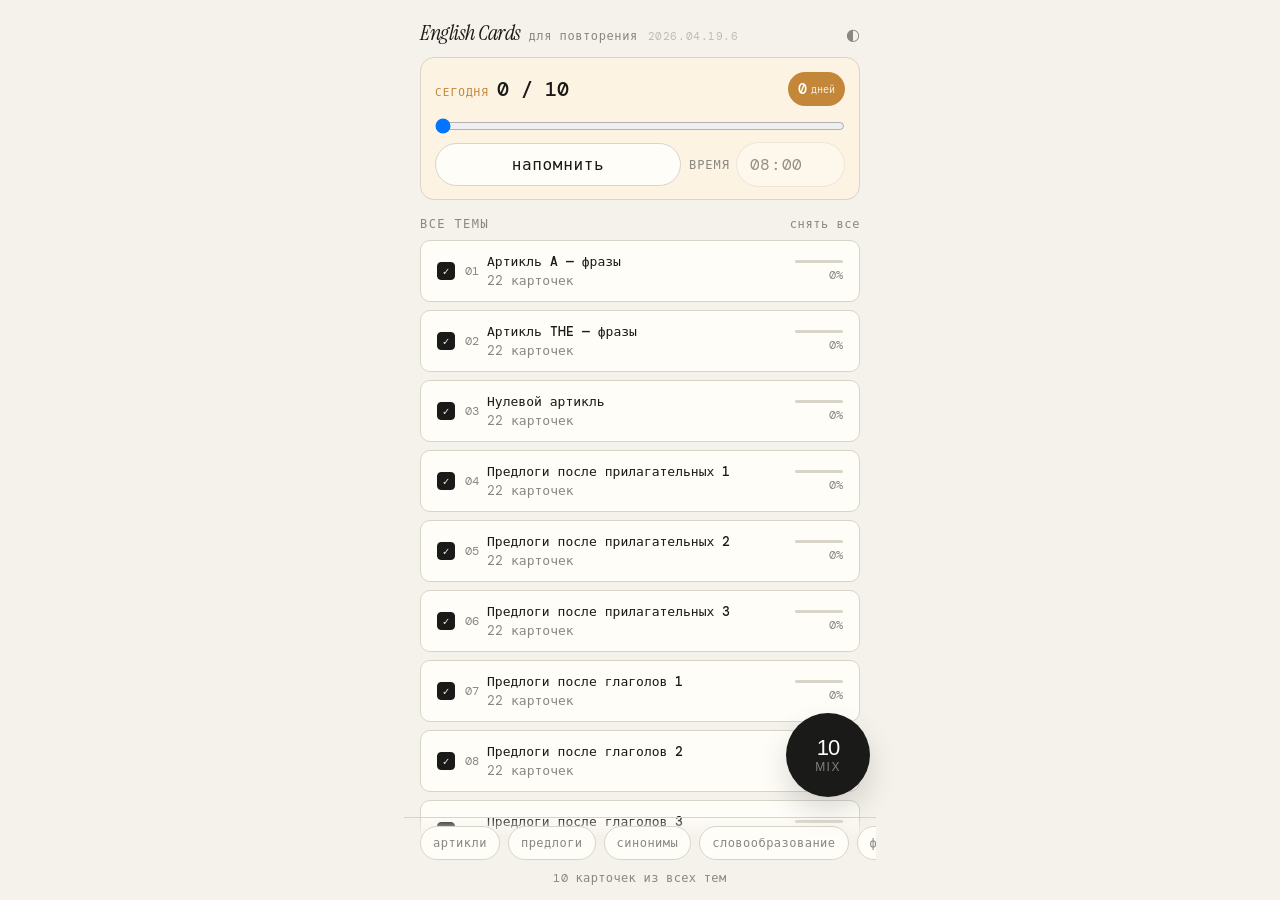
==== commit 3414c4b1: "refactor: push" ====
--- a/index.html
+++ b/index.html
@@ -127,7 +127,9 @@
 
       <div class="study-actions">
         <div class="study-nav-row">
-          <button class="study-backtrack-btn" id="study-backtrack-btn" onclick="goPrevCard()">← назад</button>
+          <button class="study-backtrack-btn" id="study-backtrack-btn" onclick="goPrevCard()">
+            ← назад
+          </button>
         </div>
         <div class="answer-row">
           <button class="answer-btn" id="btn-wrong" onclick="answer(false)">✗ не знал</button>
@@ -184,7 +186,7 @@
     </div>
 
     <footer class="app-footer">
-      <a href="https://github.com/pashawol" target="_blank" rel="noreferrer">github / pashawol</a>
+      <a href="https://github.com/pashawol" target="_blank" rel="noreferrer">contacts</a>
     </footer>
 
     <script src="app.js"></script>
--- a/styles.css
+++ b/styles.css
@@ -260,6 +260,14 @@
   align-items: center;
   gap: 8px;
   flex-wrap: nowrap;
+}
+
+.reminder-note {
+  min-height: 16px;
+  margin-top: 6px;
+  font-size: 11px;
+  color: var(--muted);
+  letter-spacing: 0.02em;
 }
 
 .reminder-toggle {
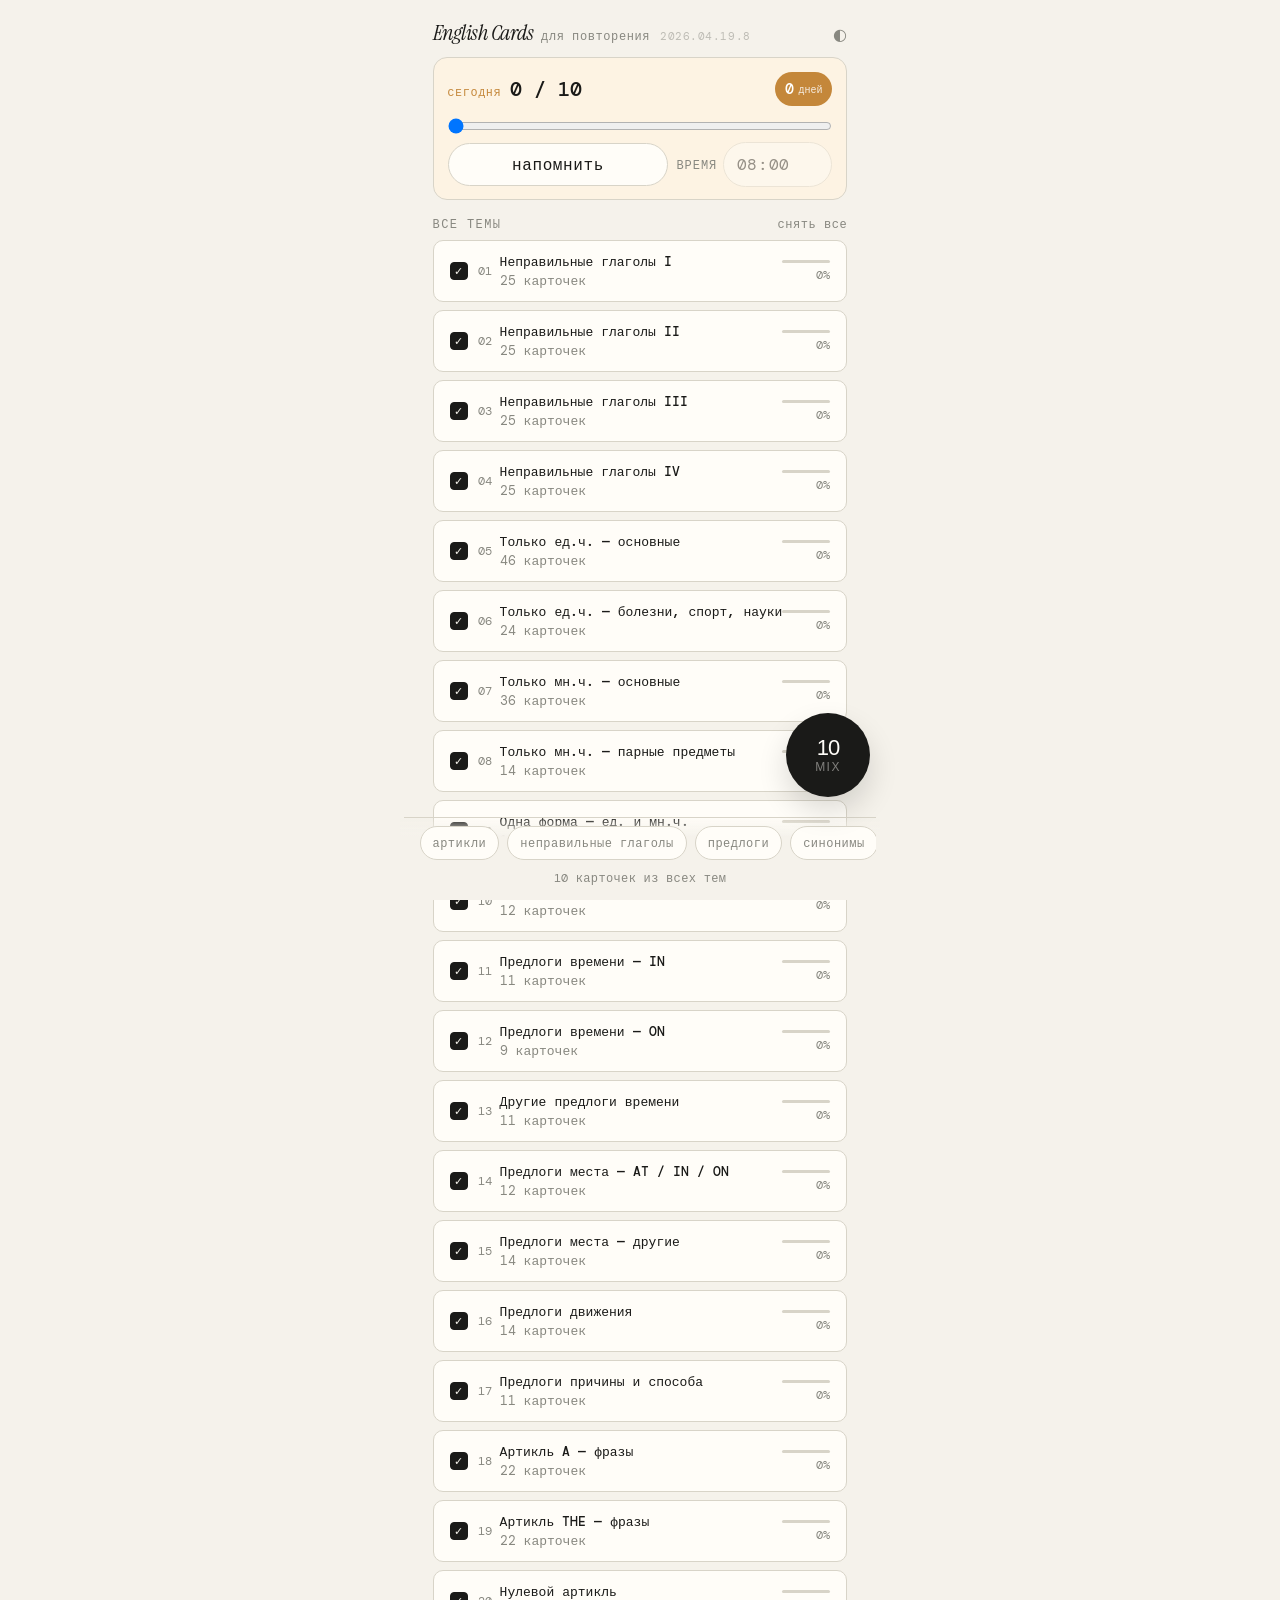
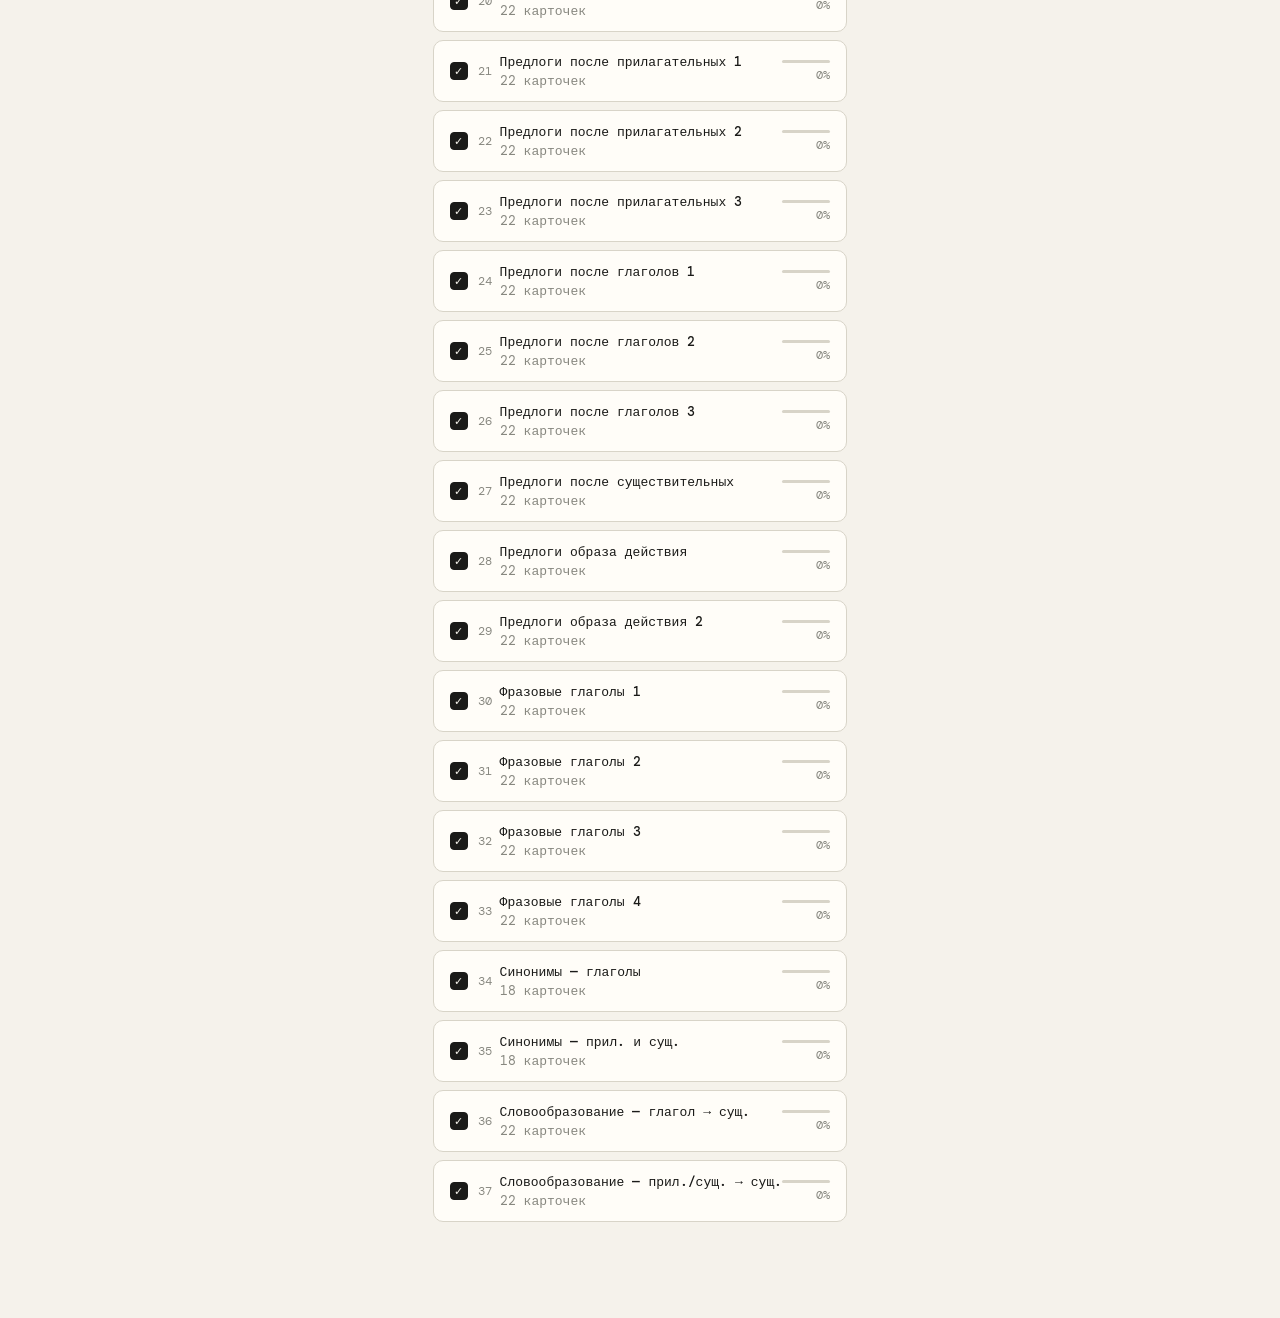
==== commit 88b78640: "feat: add words & add update PWA" ====
--- a/index.html
+++ b/index.html
@@ -4,191 +4,20 @@
     <meta charset="UTF-8" />
     <meta name="viewport" content="width=device-width, initial-scale=1.0" />
     <title>English Cards</title>
-
-    <!-- PWA -->
     <link rel="manifest" href="manifest.json" />
     <meta name="theme-color" content="#f5f2eb" id="theme-color-meta" />
-
-    <!-- iOS -->
     <meta name="apple-mobile-web-app-capable" content="yes" />
     <meta name="apple-mobile-web-app-status-bar-style" content="default" />
     <meta name="apple-mobile-web-app-title" content="English Cards" />
     <link rel="apple-touch-icon" href="icons/icon-192.png" />
-
     <link
       href="https://fonts.googleapis.com/css2?family=Instrument+Serif:ital@0;1&family=DM+Mono:wght@400;500&display=swap"
       rel="stylesheet"
     />
-    <link rel="stylesheet" href="styles.css" />
-    <script src="version.js"></script>
   </head>
   <body>
-    <header>
-      <div class="header-left">
-        <h1>English Cards</h1>
-        <span>для повторения</span>
-      </div>
-      <span id="app-version" class="app-version"></span>
-      <button id="theme-toggle" onclick="toggleTheme()">◐</button>
-    </header>
-
-    <!-- HOME SCREEN -->
-    <div id="home-screen" class="screen active">
-      <div class="daily-card">
-        <div class="daily-banner">
-          <div class="daily-banner-main">
-            <div class="daily-banner-label">сегодня</div>
-            <div class="daily-banner-count" id="daily-count">0 / 10</div>
-          </div>
-          <div class="streak-dot">
-            <span class="num" id="streak-num">0</span>
-            <span class="lbl">дней</span>
-          </div>
-        </div>
-
-        <div class="settings-row">
-          <div class="goal-slider-row">
-            <input type="range" id="daily-goal" min="10" max="50" step="5" value="10" />
-          </div>
-        </div>
-
-        <div class="daily-reminder">
-          <div class="daily-reminder-row">
-            <button type="button" class="reminder-toggle" id="reminder-toggle"></button>
-            <label class="reminder-time-wrap" for="reminder-time">
-              <span class="reminder-time-label">время</span>
-              <input type="time" id="reminder-time" class="reminder-time" />
-            </label>
-          </div>
-        </div>
-      </div>
-
-      <div class="section-header">
-        <div class="section-title">все темы</div>
-        <button class="select-all-btn" id="select-all-btn" onclick="toggleAllSets()"></button>
-      </div>
-
-      <div class="set-list" id="set-list"></div>
-      <div class="home-actions">
-        <button class="mix-fab" id="mix-btn" type="button" onclick="startMix()">
-          <span class="mix-fab-count" id="mix-fab-count">10</span>
-          <span class="mix-fab-label">mix</span>
-        </button>
-        <div class="category-filter-shell">
-          <div id="category-filter" class="category-filter" aria-label="Категории"></div>
-        </div>
-        <div class="mix-meta">
-          <div class="mix-sub" id="mix-sub">карточки из всех тем вперемешку</div>
-          <div class="mix-warning" id="mix-warning">выберите хотя бы одну тему</div>
-        </div>
-      </div>
-      <!-- <div class="bottom-pad"></div> -->
-    </div>
-
-    <!-- STUDY SCREEN -->
-    <div id="study-screen" class="screen">
-      <div id="study-header">
-        <button id="back-btn" onclick="goHome()">←</button>
-        <div id="study-title"></div>
-        <div id="study-counter"></div>
-      </div>
-
-      <div class="progress-track">
-        <div class="progress-fill" id="progress-fill" style="width: 0%"></div>
-      </div>
-
-      <div class="study-mascot" id="study-mascot" aria-hidden="true">
-        <div class="study-mascot-figure">
-          <div class="study-mascot-eyes">
-            <span></span>
-            <span></span>
-          </div>
-          <div class="study-mascot-mouth"></div>
-        </div>
-        <div class="study-mascot-bubble" id="mascot-text">погнали дальше</div>
-      </div>
-
-      <div class="card-area" id="card-area" onclick="flipCard()">
-        <div class="card-inner" id="card-inner">
-          <div class="card-face front">
-            <div class="card-label">русский</div>
-            <div class="card-word" id="front-word"></div>
-            <div class="card-hint" id="front-hint"></div>
-          </div>
-          <div class="card-face back">
-            <div class="card-label">английский</div>
-            <div class="card-word" id="back-word"></div>
-            <div class="card-hint" id="back-hint"></div>
-          </div>
-        </div>
-      </div>
-
-      <div class="tap-hint" id="tap-hint">нажми чтобы перевернуть</div>
-
-      <div class="study-actions">
-        <div class="study-nav-row">
-          <button class="study-backtrack-btn" id="study-backtrack-btn" onclick="goPrevCard()">
-            ← назад
-          </button>
-        </div>
-        <div class="answer-row">
-          <button class="answer-btn" id="btn-wrong" onclick="answer(false)">✗ не знал</button>
-          <button class="answer-btn" id="btn-right" onclick="answer(true)">✓ знал</button>
-        </div>
-      </div>
-
-      <!-- <div class="bottom-pad"></div> -->
-    </div>
-
-    <!-- DONE SCREEN -->
-    <div id="done-screen" class="screen">
-      <div class="done-celebration" id="done-celebration" aria-hidden="true">
-        <span></span>
-        <span></span>
-        <span></span>
-        <span></span>
-        <span></span>
-        <span></span>
-      </div>
-      <div class="done-icon">✦</div>
-      <div class="done-title" id="done-title">Готово!</div>
-      <div class="done-sub" id="done-sub"></div>
-      <div class="study-mascot done-mascot" id="done-mascot" aria-hidden="true">
-        <div class="study-mascot-figure">
-          <div class="study-mascot-eyes">
-            <span></span>
-            <span></span>
-          </div>
-          <div class="study-mascot-mouth"></div>
-        </div>
-        <div class="study-mascot-bubble" id="done-mascot-text">чистая работа</div>
-      </div>
-      <div class="done-stats">
-        <div class="done-stat good">
-          <div class="done-stat-num" id="done-right">0</div>
-          <div class="done-stat-label">знал</div>
-        </div>
-        <div class="done-stat bad">
-          <div class="done-stat-num" id="done-wrong">0</div>
-          <div class="done-stat-label">не знал</div>
-        </div>
-        <div class="done-stat">
-          <div class="done-stat-num" id="done-total">0</div>
-          <div class="done-stat-label">всего</div>
-        </div>
-      </div>
-      <div class="done-btns">
-        <button class="done-btn" onclick="restartWrong()">повторить ошибки</button>
-        <button class="done-btn" onclick="restartAll()">пройти ещё раз</button>
-        <button class="done-btn primary" onclick="goHome()">← к темам</button>
-      </div>
-      <!-- <div class="bottom-pad"></div> -->
-    </div>
-
-    <footer class="app-footer">
-      <a href="https://github.com/pashawol" target="_blank" rel="noreferrer">contacts</a>
-    </footer>
-
+    <div id="app"></div>
+    <script src="version.js"></script>
     <script src="app.js"></script>
   </body>
 </html>
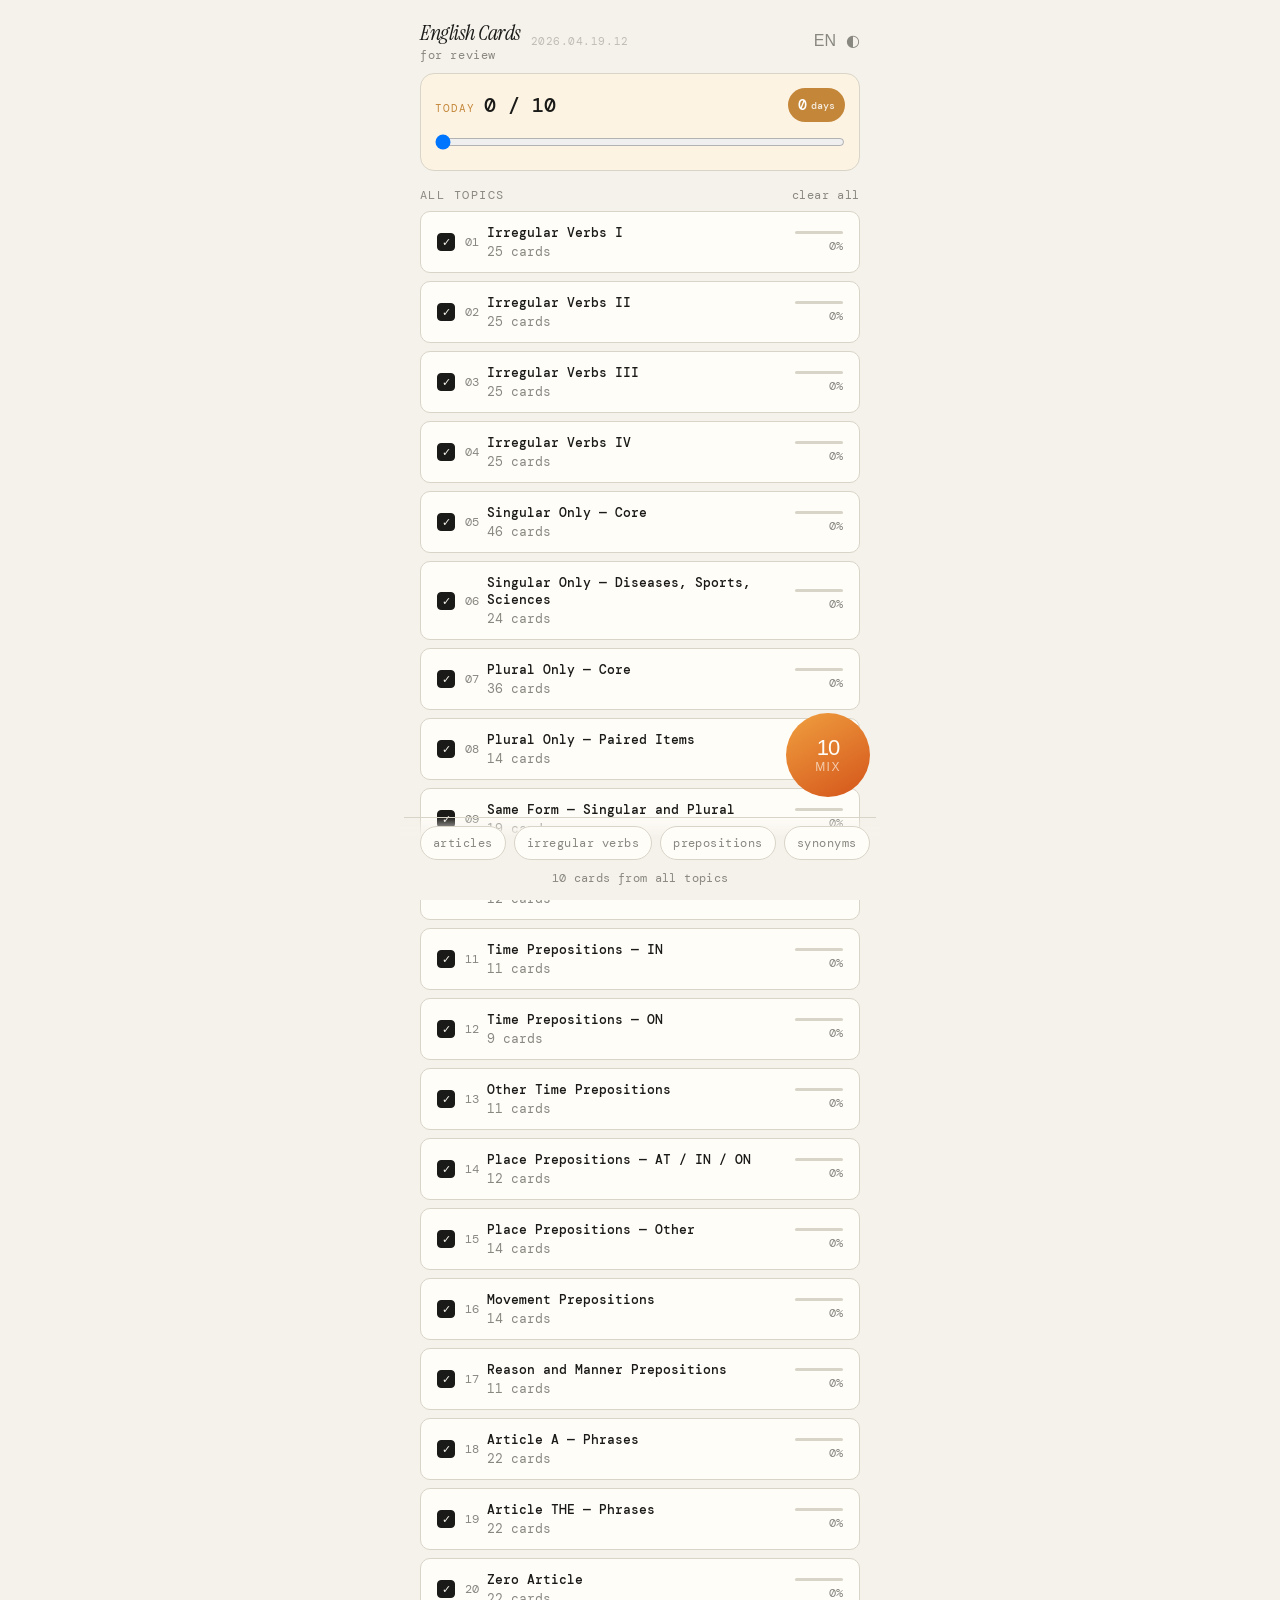
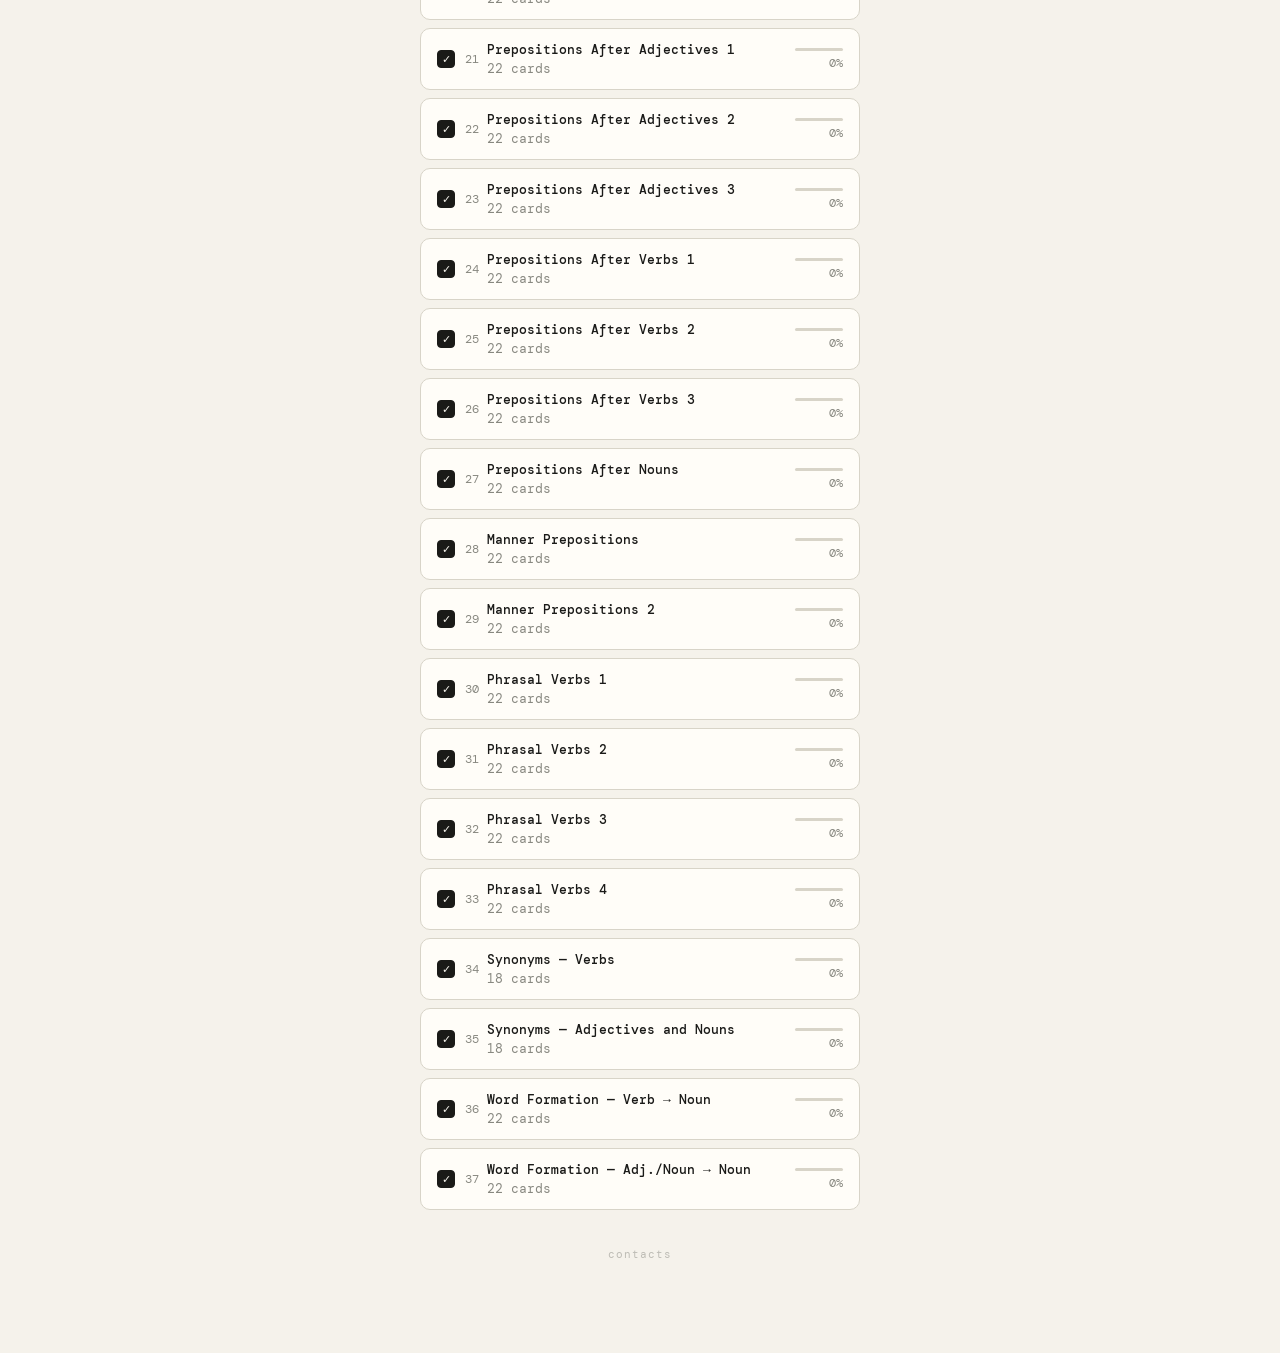
==== commit 5f9ae23d: "feat: refactor & translate" ====
--- a/index.html
+++ b/index.html
@@ -1,8 +1,8 @@
 <!doctype html>
-<html lang="ru">
+<html lang="en">
   <head>
     <meta charset="UTF-8" />
-    <meta name="viewport" content="width=device-width, initial-scale=1.0" />
+    <meta name="viewport" content="width=device-width, initial-scale=1.0, user-scalable=yes" />
     <title>English Cards</title>
     <link rel="manifest" href="manifest.json" />
     <meta name="theme-color" content="#f5f2eb" id="theme-color-meta" />
@@ -18,6 +18,7 @@
   <body>
     <div id="app"></div>
     <script src="version.js"></script>
+    <script src="i18n.js"></script>
     <script src="app.js"></script>
   </body>
 </html>
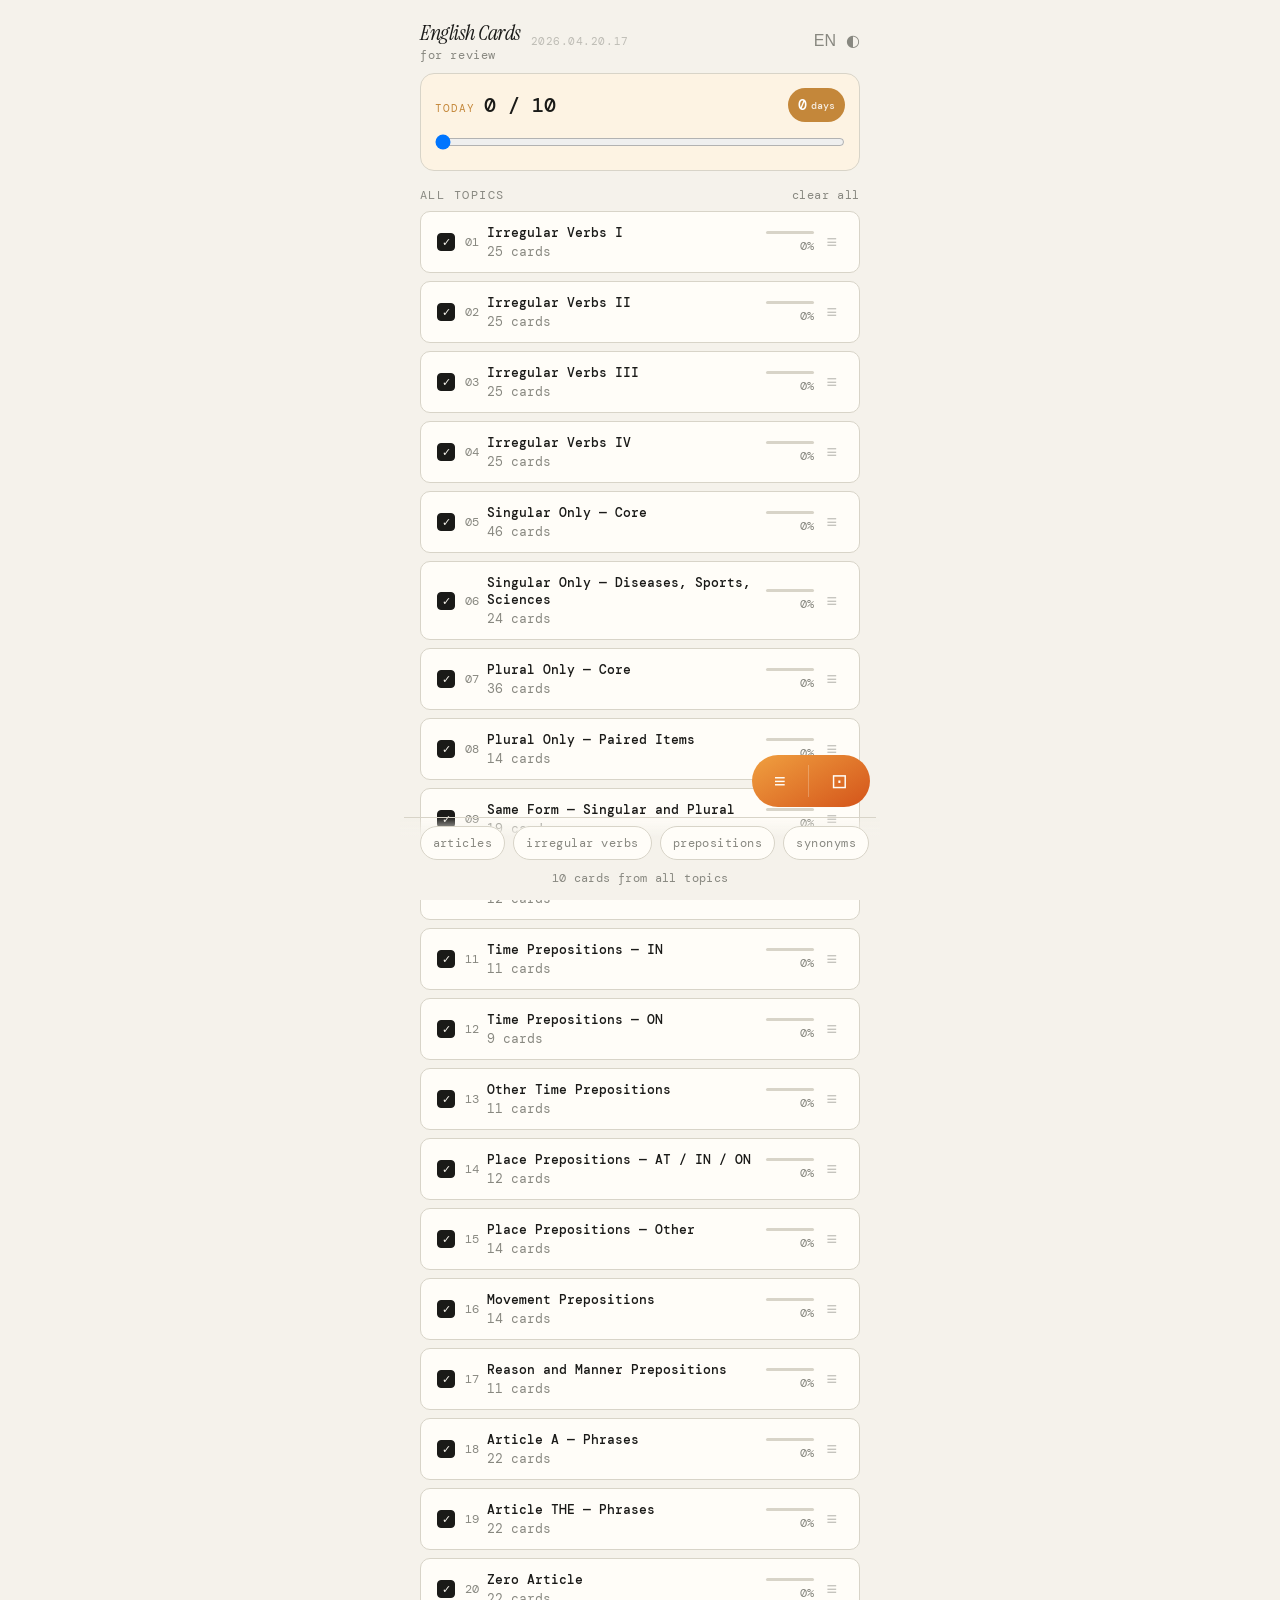
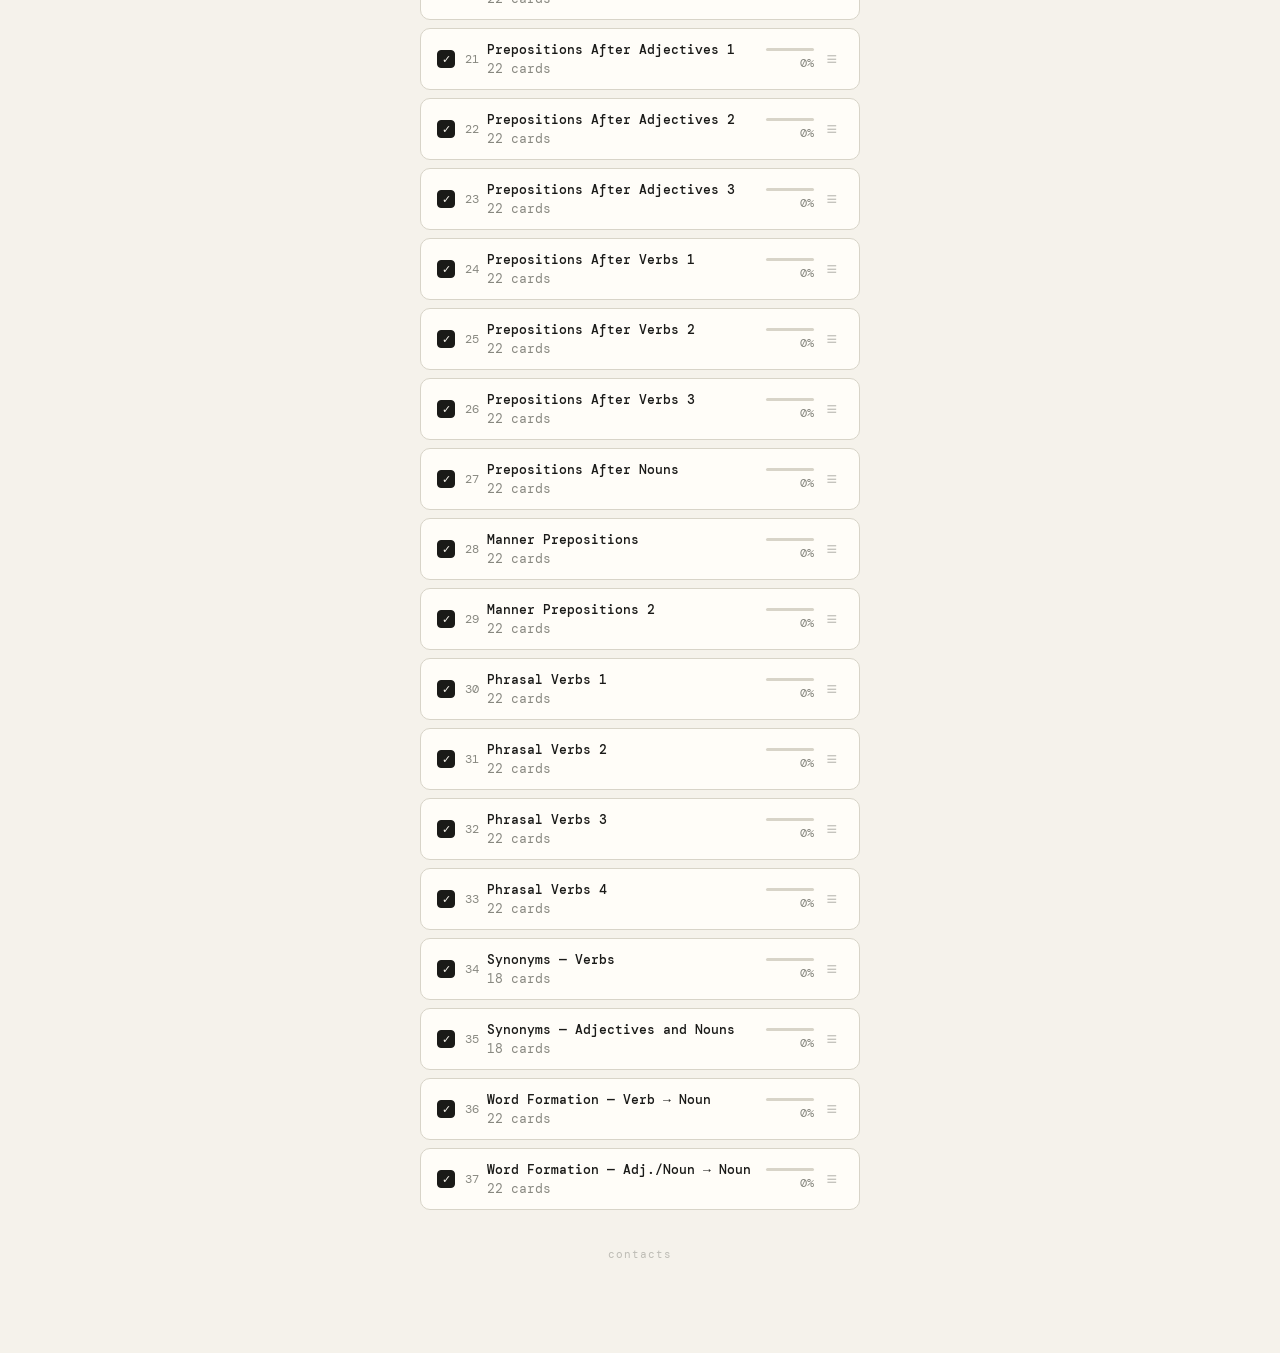
==== commit 7e41cbbb: "refactor: add modules" ====
--- a/index.html
+++ b/index.html
@@ -19,6 +19,6 @@
     <div id="app"></div>
     <script src="version.js"></script>
     <script src="i18n.js"></script>
-    <script src="app.js"></script>
+    <script type="module" src="app.js"></script>
   </body>
 </html>
